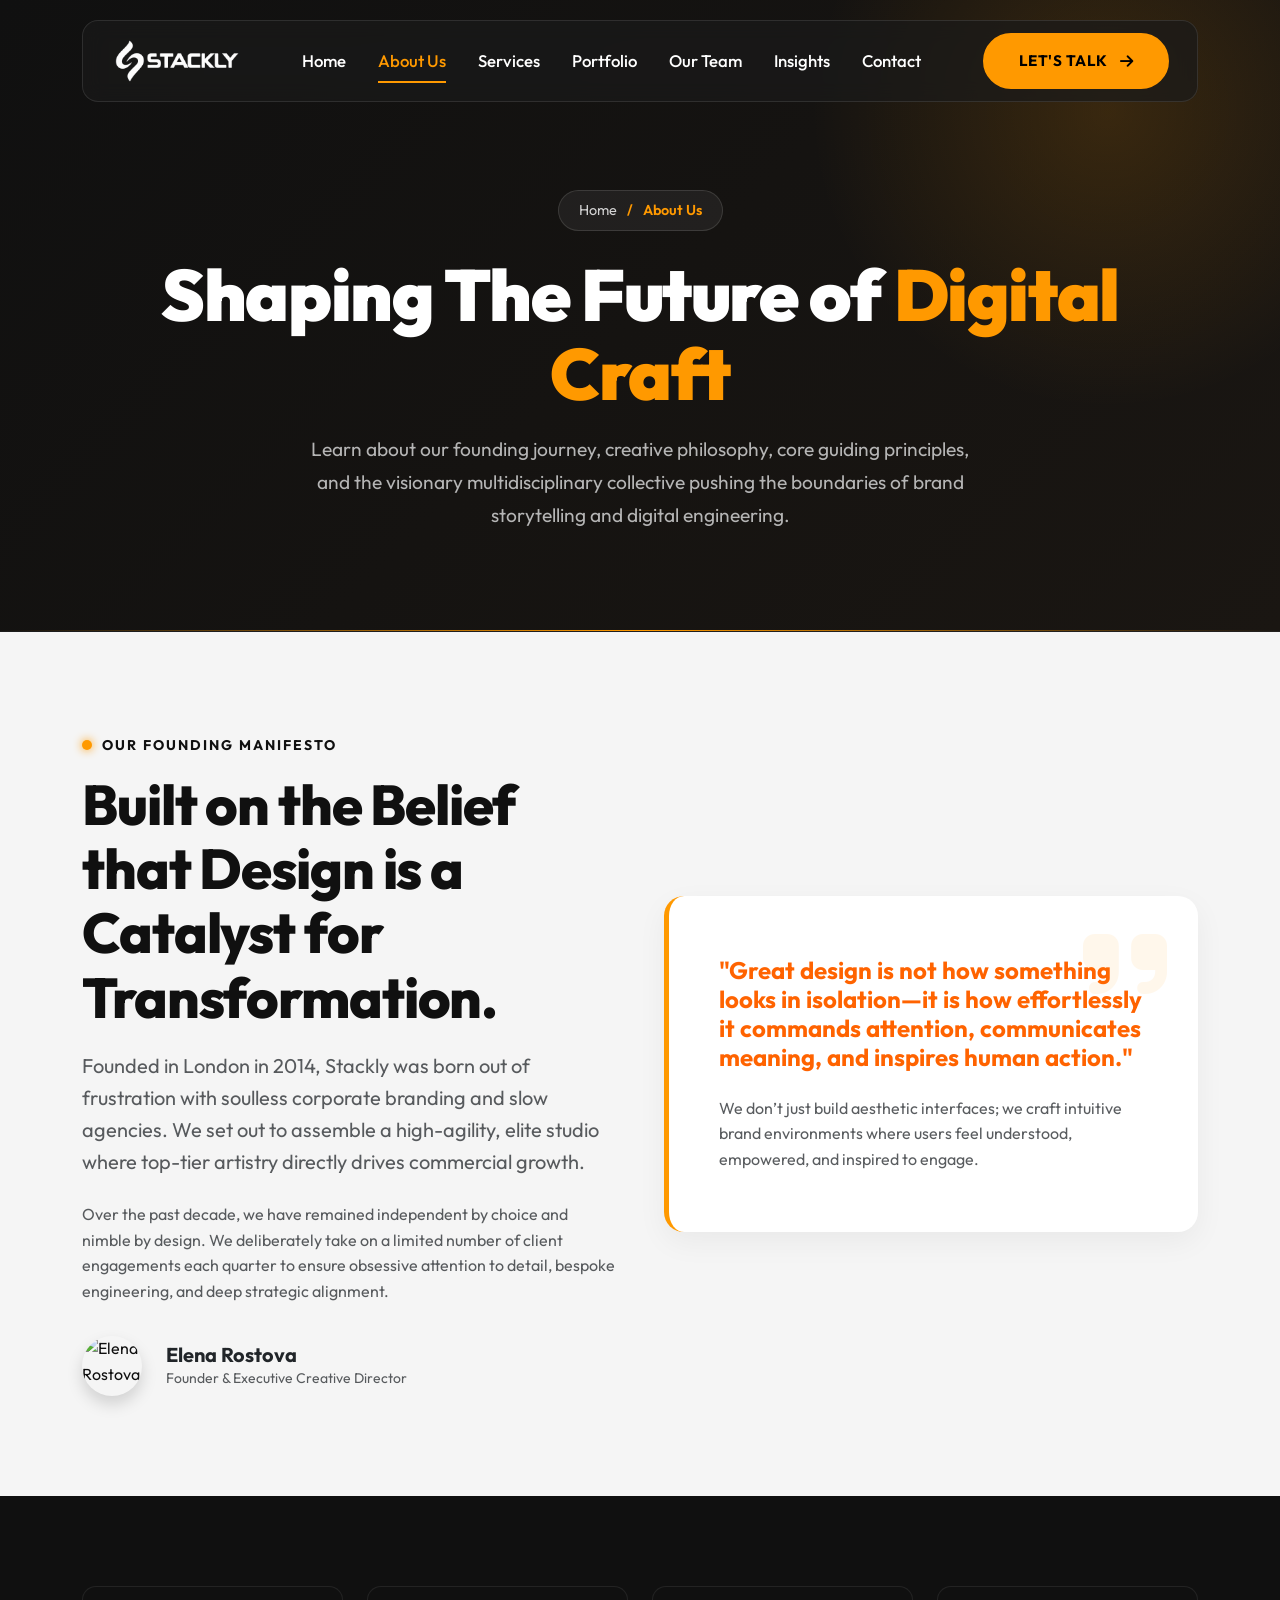
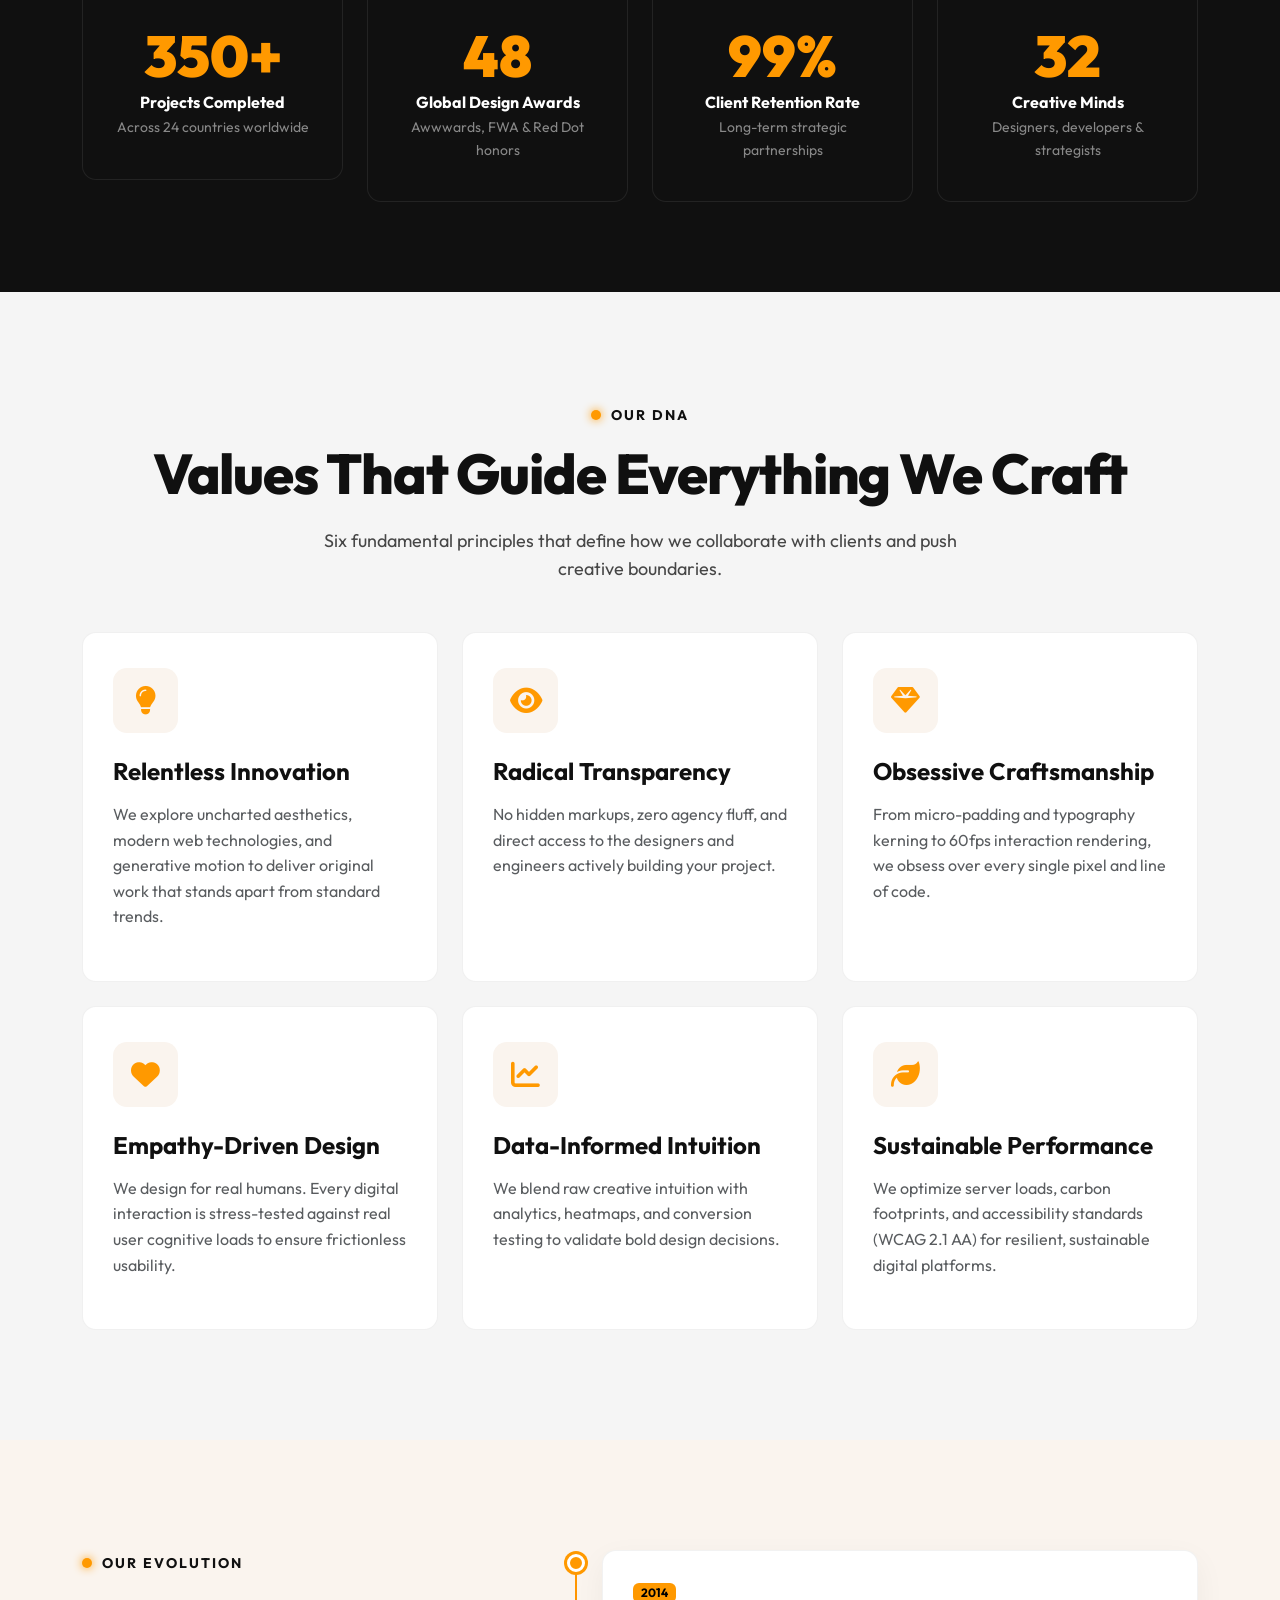
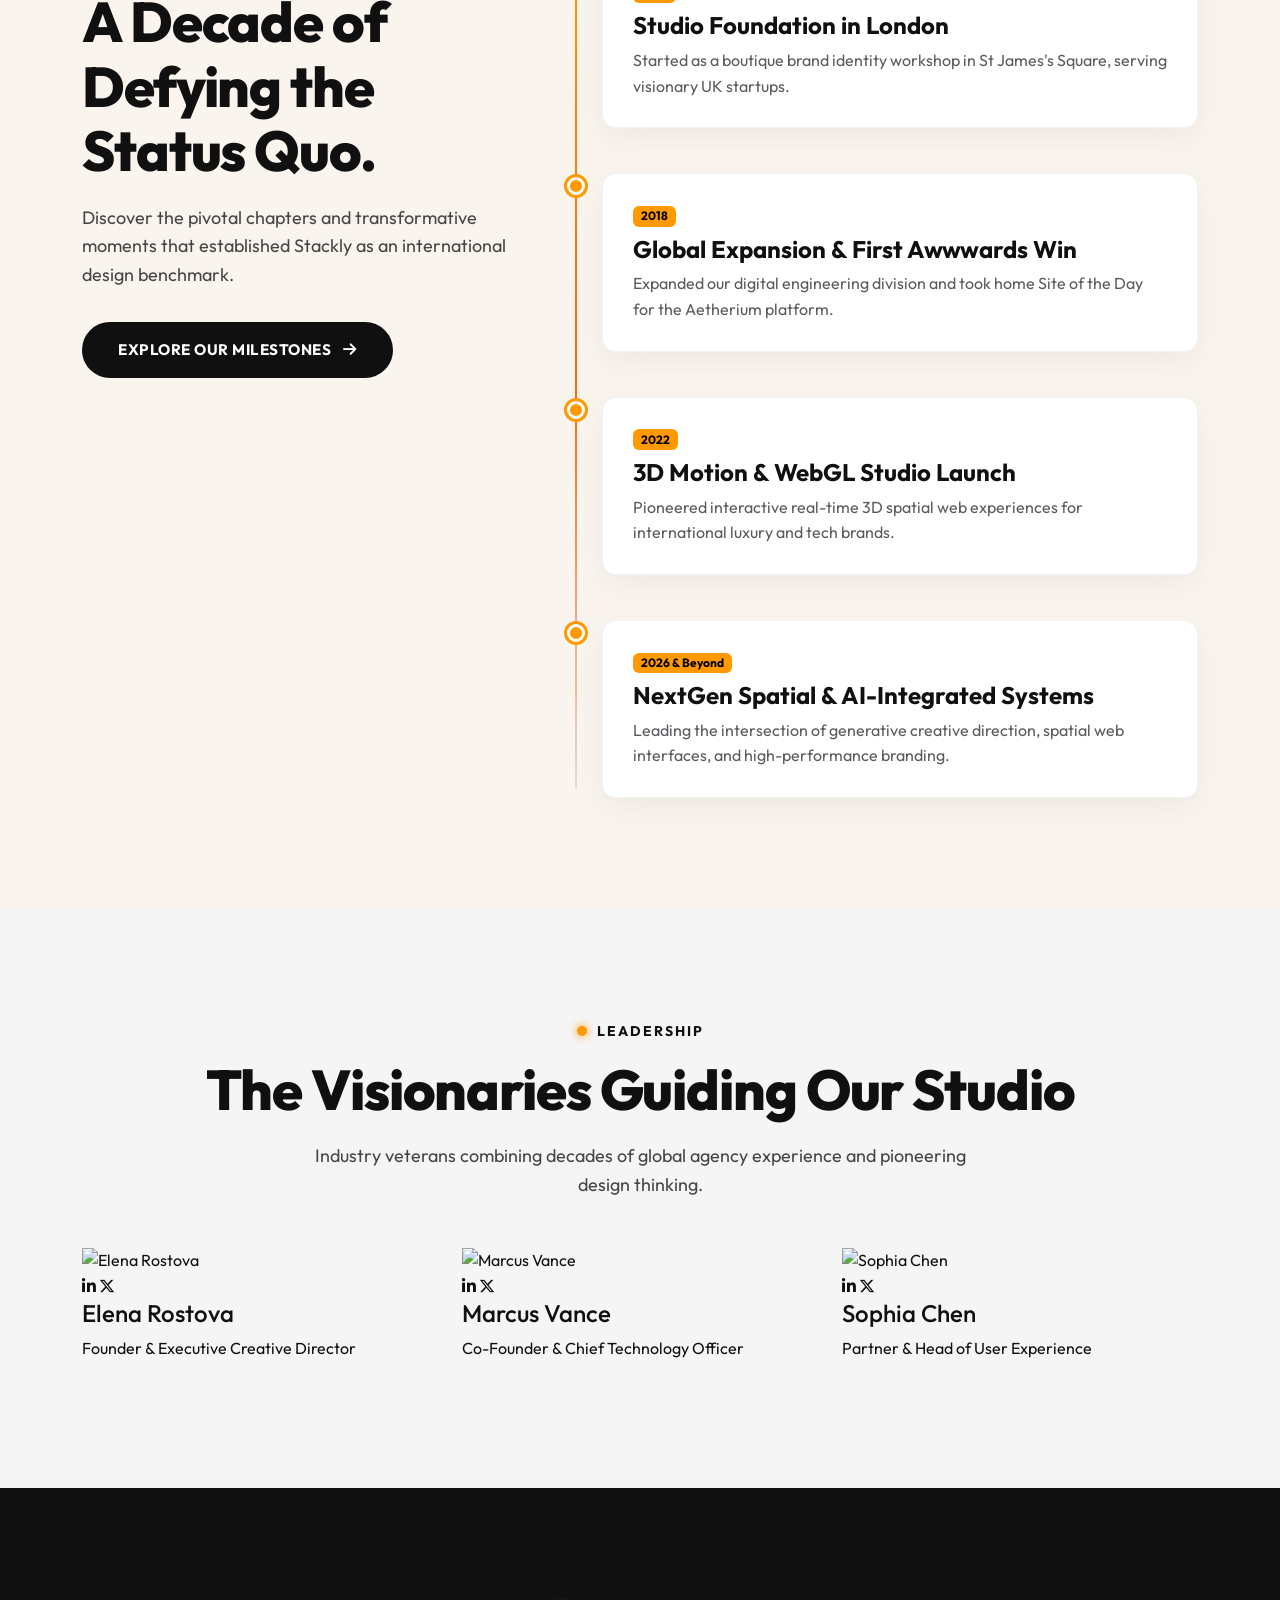
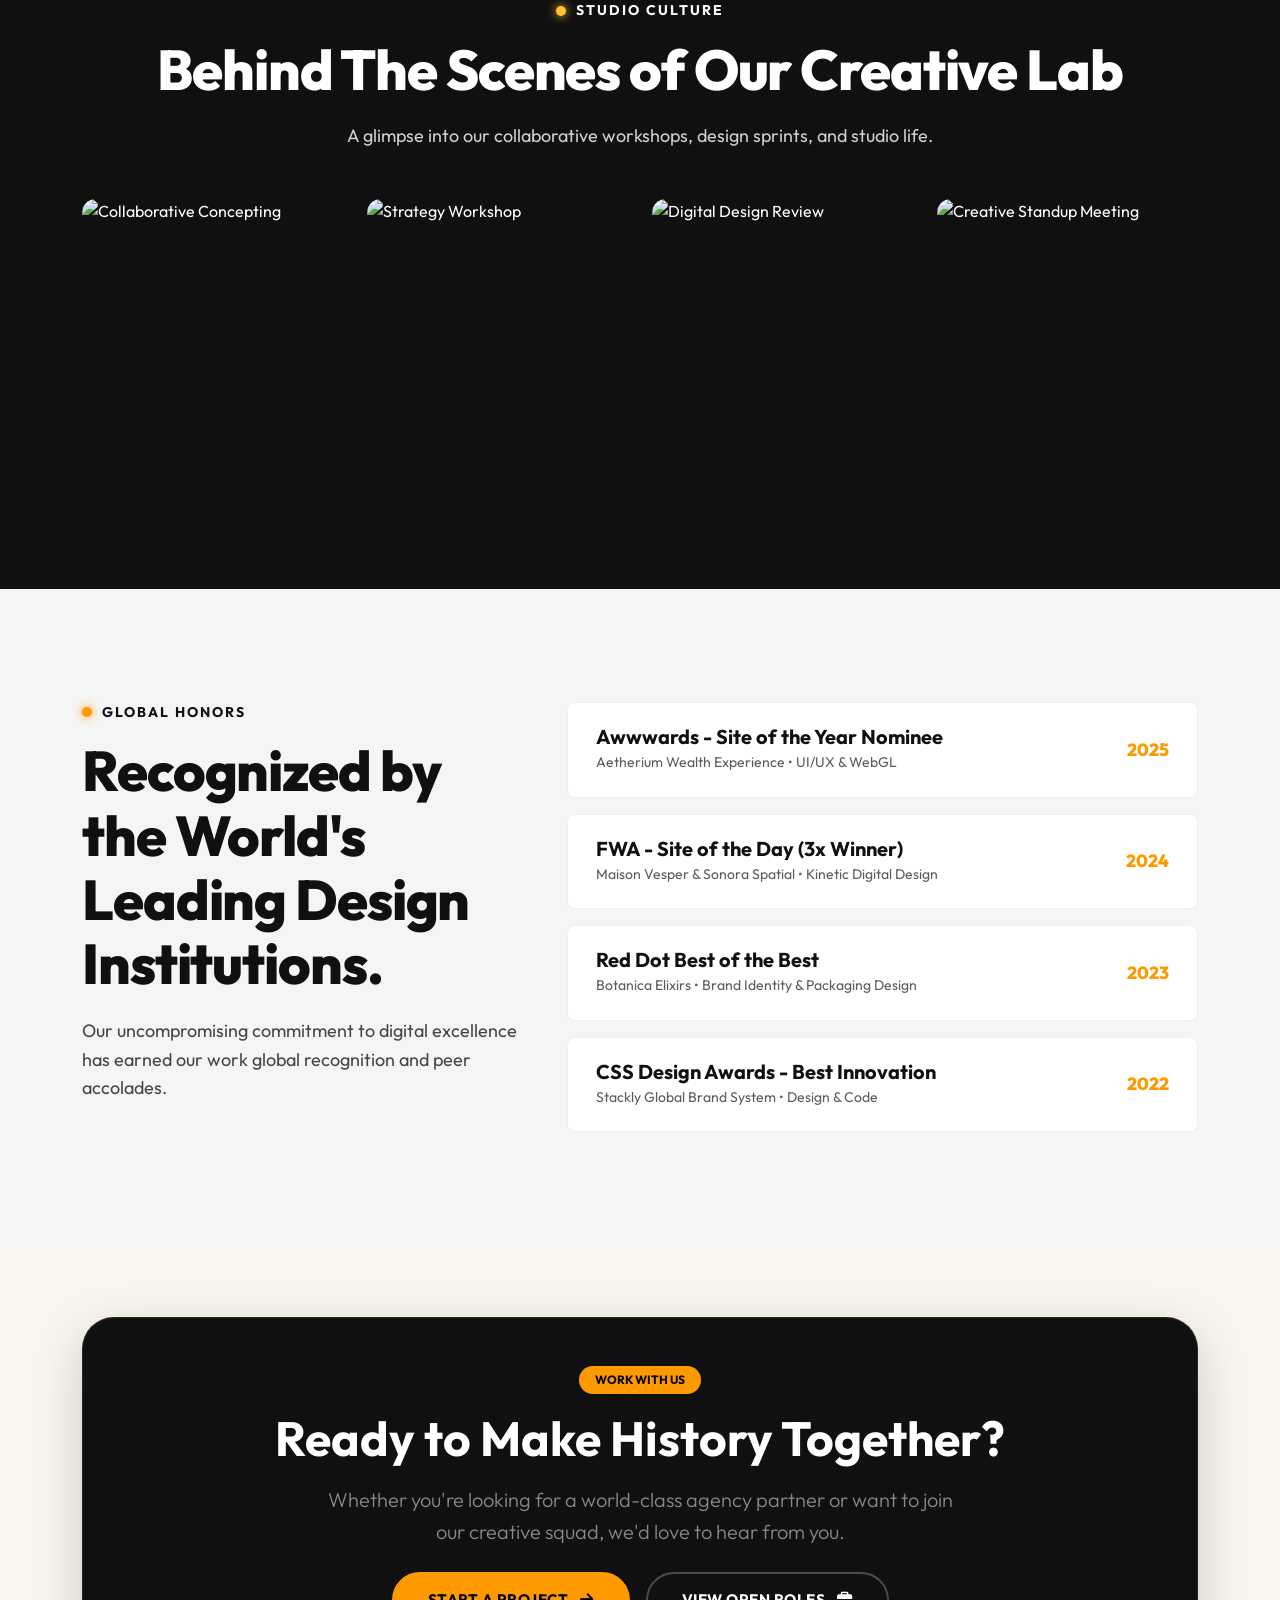
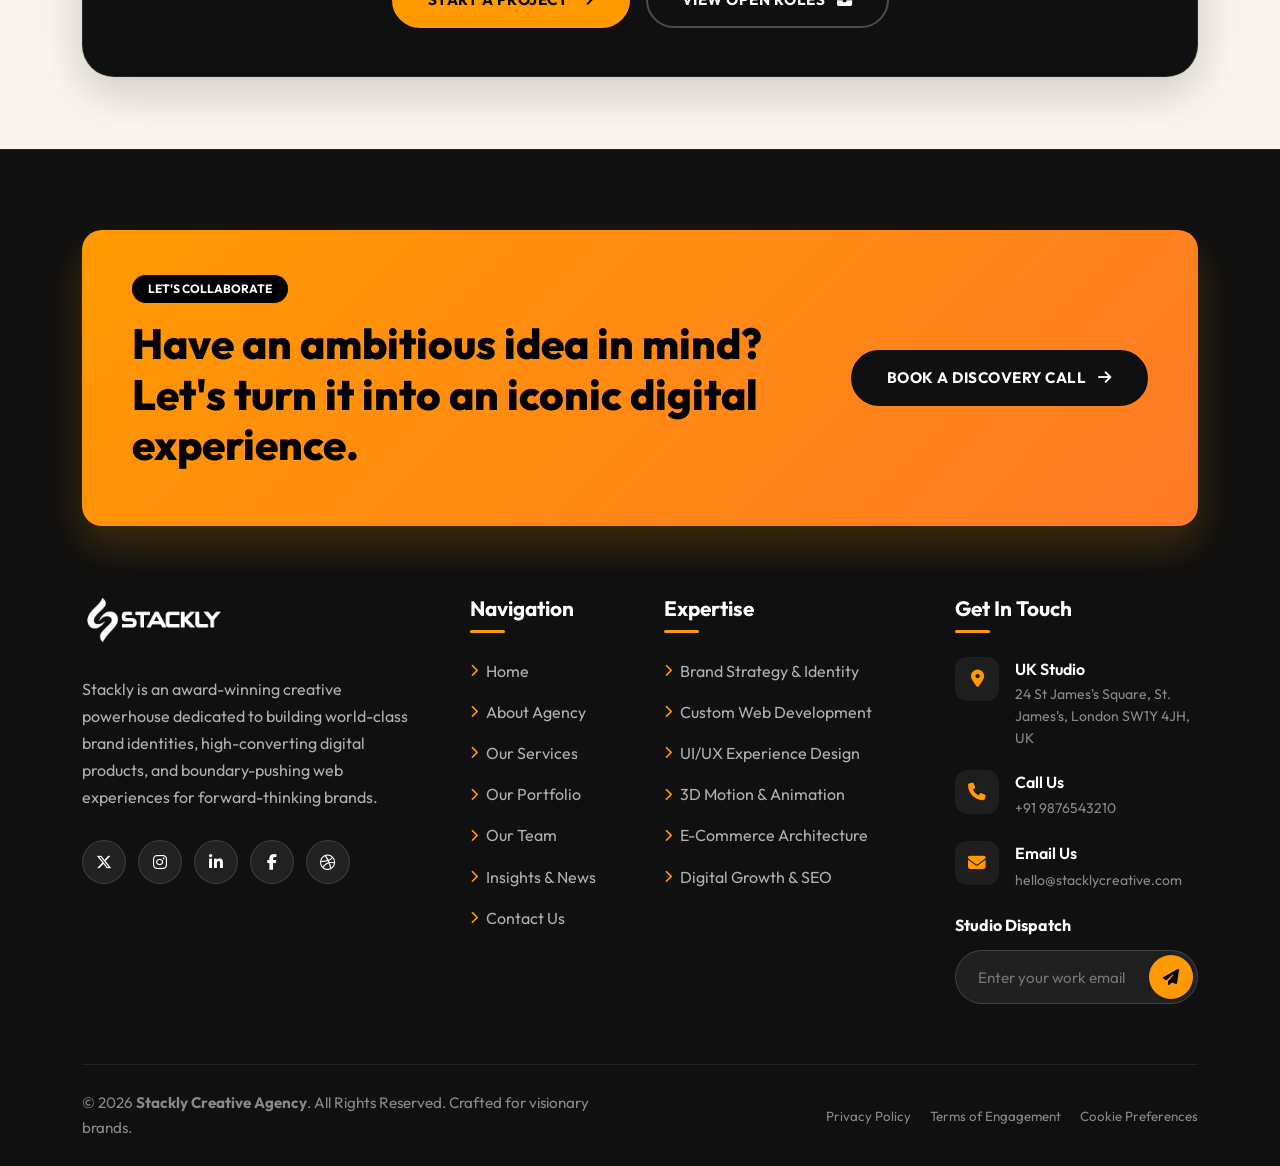
==== pages/about.html @ a10ffe78 "first commit" ====
<!doctype html>
<html lang="en">
  <head>
    <meta charset="UTF-8" />
    <meta name="viewport" content="width=device-width, initial-scale=1.0" />
    <title>About Us - Stackly Creative Agency Portfolio</title>
    <link
      rel="icon"
      type="image/webp"
      href="../assets/images/logoStackly.webp"
    />

    <!-- Google Fonts (Outfit) -->
    <link rel="preconnect" href="https://fonts.googleapis.com" />
    <link rel="preconnect" href="https://fonts.gstatic.com" crossorigin />
    <link
      href="https://fonts.googleapis.com/css2?family=Outfit:wght@300;400;500;600;700;800;900&display=swap"
      rel="stylesheet"
    />

    <!-- Bootstrap 5.3.3 CSS -->
    <link
      href="https://cdn.jsdelivr.net/npm/bootstrap@5.3.3/dist/css/bootstrap.min.css"
      rel="stylesheet"
    />

    <!-- Font Awesome 6.6.0 -->
    <link
      rel="stylesheet"
      href="https://cdnjs.cloudflare.com/ajax/libs/font-awesome/6.6.0/css/all.min.css"
    />

    <!-- Main Stylesheet & Page Specific CSS -->
    <link rel="stylesheet" href="../assets/css/styles.css" />
    <link rel="stylesheet" href="../assets/css/about.css" />
  </head>
  <body>
    <!-- COMMON HEADER COMPONENT CONTAINER -->
    <div id="header-placeholder"></div>

    <!-- SECTION 1: PAGE BANNER & BREADCRUMBS -->
    <section class="page-banner-section text-center">
      <div class="container position-relative z-2">
        <div class="banner-breadcrumb">
          <a href="../index.html">Home</a>
          <span>/</span>
          <span>About Us</span>
        </div>
        <h1 class="banner-title">
          Shaping The Future of
          <span class="text-theme-primary">Digital Craft</span>
        </h1>
        <p class="banner-desc">
          Learn about our founding journey, creative philosophy, core guiding
          principles, and the visionary multidisciplinary collective pushing the
          boundaries of brand storytelling and digital engineering.
        </p>
      </div>
    </section>

    <!-- SECTION 2: OUR STORY & MANIFESTO -->
    <section
      class="py-5"
      style="padding-top: 100px !important; padding-bottom: 100px !important"
    >
      <div class="container">
        <div class="row align-items-center g-5">
          <div class="col-lg-6">
            <span class="section-tag">Our Founding Manifesto</span>
            <h2 class="section-title">
              Built on the Belief that Design is a Catalyst for Transformation.
            </h2>
            <p class="text-muted fs-5 mb-4">
              Founded in London in 2014, Stackly was born out of frustration
              with soulless corporate branding and slow agencies. We set out to
              assemble a high-agility, elite studio where top-tier artistry
              directly drives commercial growth.
            </p>
            <p class="text-muted mb-4">
              Over the past decade, we have remained independent by choice and
              nimble by design. We deliberately take on a limited number of
              client engagements each quarter to ensure obsessive attention to
              detail, bespoke engineering, and deep strategic alignment.
            </p>
            <div class="d-flex align-items-center gap-4 pt-2">
              <img
                src="https://images.unsplash.com/photo-1534528741775-53994a69daeb?q=80&w=120&auto=format&fit=crop"
                alt="Elena Rostova"
                class="rounded-circle shadow"
                style="width: 60px; height: 60px; object-fit: cover"
              />
              <div>
                <h5 class="fw-bold mb-0 text-dark">Elena Rostova</h5>
                <p class="small text-muted mb-0">
                  Founder & Executive Creative Director
                </p>
              </div>
            </div>
          </div>

          <div class="col-lg-6">
            <div class="manifesto-box">
              <i class="fa-solid fa-quote-right manifesto-quote-icon"></i>
              <h4 class="fw-bold mb-4 text-theme-secondary">
                "Great design is not how something looks in isolation—it is how
                effortlessly it commands attention, communicates meaning, and
                inspires human action."
              </h4>
              <p class="text-muted mb-0">
                We don’t just build aesthetic interfaces; we craft intuitive
                brand environments where users feel understood, empowered, and
                inspired to engage.
              </p>
            </div>
          </div>
        </div>
      </div>
    </section>

    <!-- SECTION 3: KEY STATS & PROVEN IMPACT -->
    <section
      class="bg-theme-charcoal py-5 stats-section-observer"
      style="padding-top: 90px !important; padding-bottom: 90px !important"
    >
      <div class="container">
        <div class="row g-4">
          <div class="col-6 col-lg-3">
            <div class="stat-counter-box">
              <div class="stat-number-large">
                <span class="stat-counter" data-target="350">350</span>+
              </div>
              <h6 class="text-white fw-bold mb-1">Projects Completed</h6>
              <p class="small text-white-50 mb-0">
                Across 24 countries worldwide
              </p>
            </div>
          </div>
          <div class="col-6 col-lg-3">
            <div class="stat-counter-box">
              <div class="stat-number-large">
                <span class="stat-counter" data-target="48">48</span>
              </div>
              <h6 class="text-white fw-bold mb-1">Global Design Awards</h6>
              <p class="small text-white-50 mb-0">
                Awwwards, FWA & Red Dot honors
              </p>
            </div>
          </div>
          <div class="col-6 col-lg-3">
            <div class="stat-counter-box">
              <div class="stat-number-large">
                <span class="stat-counter" data-target="99">99</span>%
              </div>
              <h6 class="text-white fw-bold mb-1">Client Retention Rate</h6>
              <p class="small text-white-50 mb-0">
                Long-term strategic partnerships
              </p>
            </div>
          </div>
          <div class="col-6 col-lg-3">
            <div class="stat-counter-box">
              <div class="stat-number-large">
                <span class="stat-counter" data-target="32">32</span>
              </div>
              <h6 class="text-white fw-bold mb-1">Creative Minds</h6>
              <p class="small text-white-50 mb-0">
                Designers, developers & strategists
              </p>
            </div>
          </div>
        </div>
      </div>
    </section>

    <!-- SECTION 4: CORE VALUES & GUIDING PRINCIPLES -->
    <section
      class="py-5"
      style="padding-top: 110px !important; padding-bottom: 110px !important"
    >
      <div class="container">
        <div class="text-center mb-5">
          <span class="section-tag">Our DNA</span>
          <h2 class="section-title">Values That Guide Everything We Craft</h2>
          <p class="section-subtitle mx-auto">
            Six fundamental principles that define how we collaborate with
            clients and push creative boundaries.
          </p>
        </div>

        <div class="row g-4">
          <div class="col-lg-4 col-md-6">
            <div class="creative-card">
              <div class="card-icon-box">
                <i class="fa-solid fa-lightbulb"></i>
              </div>
              <h4 class="fw-bold mb-3">Relentless Innovation</h4>
              <p class="text-muted">
                We explore uncharted aesthetics, modern web technologies, and
                generative motion to deliver original work that stands apart
                from standard trends.
              </p>
            </div>
          </div>

          <div class="col-lg-4 col-md-6">
            <div class="creative-card">
              <div class="card-icon-box">
                <i class="fa-solid fa-eye"></i>
              </div>
              <h4 class="fw-bold mb-3">Radical Transparency</h4>
              <p class="text-muted">
                No hidden markups, zero agency fluff, and direct access to the
                designers and engineers actively building your project.
              </p>
            </div>
          </div>

          <div class="col-lg-4 col-md-6">
            <div class="creative-card">
              <div class="card-icon-box">
                <i class="fa-solid fa-gem"></i>
              </div>
              <h4 class="fw-bold mb-3">Obsessive Craftsmanship</h4>
              <p class="text-muted">
                From micro-padding and typography kerning to 60fps interaction
                rendering, we obsess over every single pixel and line of code.
              </p>
            </div>
          </div>

          <div class="col-lg-4 col-md-6">
            <div class="creative-card">
              <div class="card-icon-box">
                <i class="fa-solid fa-heart"></i>
              </div>
              <h4 class="fw-bold mb-3">Empathy-Driven Design</h4>
              <p class="text-muted">
                We design for real humans. Every digital interaction is
                stress-tested against real user cognitive loads to ensure
                frictionless usability.
              </p>
            </div>
          </div>

          <div class="col-lg-4 col-md-6">
            <div class="creative-card">
              <div class="card-icon-box">
                <i class="fa-solid fa-chart-line"></i>
              </div>
              <h4 class="fw-bold mb-3">Data-Informed Intuition</h4>
              <p class="text-muted">
                We blend raw creative intuition with analytics, heatmaps, and
                conversion testing to validate bold design decisions.
              </p>
            </div>
          </div>

          <div class="col-lg-4 col-md-6">
            <div class="creative-card">
              <div class="card-icon-box">
                <i class="fa-solid fa-leaf"></i>
              </div>
              <h4 class="fw-bold mb-3">Sustainable Performance</h4>
              <p class="text-muted">
                We optimize server loads, carbon footprints, and accessibility
                standards (WCAG 2.1 AA) for resilient, sustainable digital
                platforms.
              </p>
            </div>
          </div>
        </div>
      </div>
    </section>

    <!-- SECTION 5: INTERACTIVE JOURNEY TIMELINE -->
    <section
      class="bg-theme-secondary py-5"
      style="padding-top: 110px !important; padding-bottom: 110px !important"
    >
      <div class="container">
        <div class="row g-5 align-items-start">
          <div class="col-lg-5">
            <span class="section-tag">Our Evolution</span>
            <h2 class="section-title">A Decade of Defying the Status Quo.</h2>
            <p class="section-subtitle">
              Discover the pivotal chapters and transformative moments that
              established Stackly as an international design benchmark.
            </p>
            <a href="#" class="btn-creative btn-creative-dark">
              <span>Explore Our Milestones</span>
              <i class="fa-solid fa-arrow-right"></i>
            </a>
          </div>

          <div class="col-lg-7">
            <div class="timeline-track">
              <!-- Step 1 -->
              <div class="timeline-step">
                <div class="timeline-dot"></div>
                <div class="timeline-card">
                  <span class="badge bg-theme-primary text-black fw-bold mb-2"
                    >2014</span
                  >
                  <h4 class="fw-bold mb-2">Studio Foundation in London</h4>
                  <p class="text-muted mb-0">
                    Started as a boutique brand identity workshop in St James's
                    Square, serving visionary UK startups.
                  </p>
                </div>
              </div>

              <!-- Step 2 -->
              <div class="timeline-step">
                <div class="timeline-dot"></div>
                <div class="timeline-card">
                  <span class="badge bg-theme-primary text-black fw-bold mb-2"
                    >2018</span
                  >
                  <h4 class="fw-bold mb-2">
                    Global Expansion & First Awwwards Win
                  </h4>
                  <p class="text-muted mb-0">
                    Expanded our digital engineering division and took home Site
                    of the Day for the Aetherium platform.
                  </p>
                </div>
              </div>

              <!-- Step 3 -->
              <div class="timeline-step">
                <div class="timeline-dot"></div>
                <div class="timeline-card">
                  <span class="badge bg-theme-primary text-black fw-bold mb-2"
                    >2022</span
                  >
                  <h4 class="fw-bold mb-2">3D Motion & WebGL Studio Launch</h4>
                  <p class="text-muted mb-0">
                    Pioneered interactive real-time 3D spatial web experiences
                    for international luxury and tech brands.
                  </p>
                </div>
              </div>

              <!-- Step 4 -->
              <div class="timeline-step">
                <div class="timeline-dot"></div>
                <div class="timeline-card">
                  <span class="badge bg-theme-primary text-black fw-bold mb-2"
                    >2026 & Beyond</span
                  >
                  <h4 class="fw-bold mb-2">
                    NextGen Spatial & AI-Integrated Systems
                  </h4>
                  <p class="text-muted mb-0">
                    Leading the intersection of generative creative direction,
                    spatial web interfaces, and high-performance branding.
                  </p>
                </div>
              </div>
            </div>
          </div>
        </div>
      </div>
    </section>

    <!-- SECTION 6: EXECUTIVE LEADERSHIP -->
    <section
      class="py-5"
      style="padding-top: 110px !important; padding-bottom: 110px !important"
    >
      <div class="container">
        <div class="text-center mb-5">
          <span class="section-tag">Leadership</span>
          <h2 class="section-title">The Visionaries Guiding Our Studio</h2>
          <p class="section-subtitle mx-auto">
            Industry veterans combining decades of global agency experience and
            pioneering design thinking.
          </p>
        </div>

        <div class="row g-4 justify-content-center">
          <div class="col-lg-4 col-md-6">
            <div class="team-member-card">
              <div class="team-img-wrapper">
                <img
                  src="https://images.unsplash.com/photo-1534528741775-53994a69daeb?q=80&w=800&auto=format&fit=crop"
                  alt="Elena Rostova"
                />
                <div class="team-social-overlay">
                  <a href="#"><i class="fa-brands fa-linkedin-in"></i></a>
                  <a href="#"><i class="fa-brands fa-x-twitter"></i></a>
                </div>
              </div>
              <div class="team-info-box">
                <h4 class="team-name">Elena Rostova</h4>
                <p class="team-role">Founder & Executive Creative Director</p>
              </div>
            </div>
          </div>

          <div class="col-lg-4 col-md-6">
            <div class="team-member-card">
              <div class="team-img-wrapper">
                <img
                  src="https://images.unsplash.com/photo-1507003211169-0a1dd7228f2d?q=80&w=800&auto=format&fit=crop"
                  alt="Marcus Vance"
                />
                <div class="team-social-overlay">
                  <a href="#"><i class="fa-brands fa-linkedin-in"></i></a>
                  <a href="#"><i class="fa-brands fa-x-twitter"></i></a>
                </div>
              </div>
              <div class="team-info-box">
                <h4 class="team-name">Marcus Vance</h4>
                <p class="team-role">Co-Founder & Chief Technology Officer</p>
              </div>
            </div>
          </div>

          <div class="col-lg-4 col-md-6">
            <div class="team-member-card">
              <div class="team-img-wrapper">
                <img
                  src="https://images.unsplash.com/photo-1573496359142-b8d87734a5a2?q=80&w=800&auto=format&fit=crop"
                  alt="Sophia Chen"
                />
                <div class="team-social-overlay">
                  <a href="#"><i class="fa-brands fa-linkedin-in"></i></a>
                  <a href="#"><i class="fa-brands fa-x-twitter"></i></a>
                </div>
              </div>
              <div class="team-info-box">
                <h4 class="team-name">Sophia Chen</h4>
                <p class="team-role">Partner & Head of User Experience</p>
              </div>
            </div>
          </div>
        </div>
      </div>
    </section>

    <!-- SECTION 7: STUDIO LIFE & CULTURE GALLERY -->
    <section
      class="bg-theme-charcoal py-5"
      style="padding-top: 110px !important; padding-bottom: 110px !important"
    >
      <div class="container">
        <div class="text-center mb-5">
          <span class="section-tag light">Studio Culture</span>
          <h2 class="section-title light">
            Behind The Scenes of Our Creative Lab
          </h2>
          <p class="section-subtitle light mx-auto">
            A glimpse into our collaborative workshops, design sprints, and
            studio life.
          </p>
        </div>

        <div class="row g-4">
          <div class="col-md-6 col-lg-3">
            <div class="studio-gallery-img">
              <img
                src="https://images.unsplash.com/photo-1515378791036-0648a3ef77b2?q=80&w=700&auto=format&fit=crop"
                alt="Collaborative Concepting"
              />
            </div>
          </div>
          <div class="col-md-6 col-lg-3">
            <div class="studio-gallery-img">
              <img
                src="https://images.unsplash.com/photo-1521737604893-d14cc237f11d?q=80&w=700&auto=format&fit=crop"
                alt="Strategy Workshop"
              />
            </div>
          </div>
          <div class="col-md-6 col-lg-3">
            <div class="studio-gallery-img">
              <img
                src="https://images.unsplash.com/photo-1573497019940-1c28c88b4f3e?q=80&w=700&auto=format&fit=crop"
                alt="Digital Design Review"
              />
            </div>
          </div>
          <div class="col-md-6 col-lg-3">
            <div class="studio-gallery-img">
              <img
                src="https://images.unsplash.com/photo-1522202176988-66273c2fd55f?q=80&w=700&auto=format&fit=crop"
                alt="Creative Standup Meeting"
              />
            </div>
          </div>
        </div>
      </div>
    </section>

    <!-- SECTION 8: GLOBAL AWARDS & ACCOLADES -->
    <section
      class="py-5"
      style="padding-top: 110px !important; padding-bottom: 110px !important"
    >
      <div class="container">
        <div class="row align-items-center g-5">
          <div class="col-lg-5">
            <span class="section-tag">Global Honors</span>
            <h2 class="section-title">
              Recognized by the World's Leading Design Institutions.
            </h2>
            <p class="section-subtitle">
              Our uncompromising commitment to digital excellence has earned our
              work global recognition and peer accolades.
            </p>
          </div>

          <div class="col-lg-7">
            <div class="d-flex flex-column gap-3">
              <div class="award-strip-item">
                <div>
                  <h5 class="fw-bold mb-0">
                    Awwwards - Site of the Year Nominee
                  </h5>
                  <span class="small text-muted"
                    >Aetherium Wealth Experience • UI/UX & WebGL</span
                  >
                </div>
                <span class="award-year">2025</span>
              </div>

              <div class="award-strip-item">
                <div>
                  <h5 class="fw-bold mb-0">
                    FWA - Site of the Day (3x Winner)
                  </h5>
                  <span class="small text-muted"
                    >Maison Vesper & Sonora Spatial • Kinetic Digital
                    Design</span
                  >
                </div>
                <span class="award-year">2024</span>
              </div>

              <div class="award-strip-item">
                <div>
                  <h5 class="fw-bold mb-0">Red Dot Best of the Best</h5>
                  <span class="small text-muted"
                    >Botanica Elixirs • Brand Identity & Packaging Design</span
                  >
                </div>
                <span class="award-year">2023</span>
              </div>

              <div class="award-strip-item">
                <div>
                  <h5 class="fw-bold mb-0">
                    CSS Design Awards - Best Innovation
                  </h5>
                  <span class="small text-muted"
                    >Stackly Global Brand System • Design & Code</span
                  >
                </div>
                <span class="award-year">2022</span>
              </div>
            </div>
          </div>
        </div>
      </div>
    </section>

    <!-- SECTION 9: JOIN OUR JOURNEY / CTA -->
    <section class="bg-theme-secondary py-5">
      <div class="container py-4">
        <div
          class="bg-theme-charcoal text-white rounded-5 p-5 position-relative overflow-hidden text-center border border-white border-opacity-10 shadow-lg"
        >
          <span
            class="badge bg-theme-primary text-black fw-bold text-uppercase px-3 py-2 rounded-pill mb-3"
            >Work With Us</span
          >
          <h2 class="display-5 fw-bolder mb-3">
            Ready to Make History Together?
          </h2>
          <p class="text-white-50 lead mx-auto mb-4" style="max-width: 650px">
            Whether you're looking for a world-class agency partner or want to
            join our creative squad, we'd love to hear from you.
          </p>
          <div class="d-flex flex-wrap justify-content-center gap-3">
            <a href="#" class="btn-creative btn-creative-primary">
              <span>Start A Project</span>
              <i class="fa-solid fa-arrow-right"></i>
            </a>
            <a href="#" class="btn-creative btn-creative-outline">
              <span>View Open Roles</span>
              <i class="fa-solid fa-briefcase"></i>
            </a>
          </div>
        </div>
      </div>
    </section>

    <!-- COMMON FOOTER COMPONENT CONTAINER -->
    <div id="footer-placeholder"></div>

    <!-- Bootstrap 5.3.3 JS Bundle -->
    <script src="https://cdn.jsdelivr.net/npm/bootstrap@5.3.3/dist/js/bootstrap.bundle.min.js"></script>
    <!-- Main Interactive Script with Component Loader -->
    <script src="../assets/js/script.js"></script>
  </body>
</html>
---- assets/css/styles.css ----
@import url("https://fonts.googleapis.com/css2?family=Outfit:wght@300;400;500;600;700;800;900&display=swap");

:root {
  --color-vivid-yellow: #ffc330;
  --color-primary: #ff9900;
  --color-secondary: #ff6300;
  --bg-primary: #f5f5f5;
  --bg-secondary: #faf4ee;
  --color-light-gray: #f1f1f1;
  --color-dark-gray: #464646;
  --color-dark-light: #999999;
  --color-dark-charcoal: #101010;
  --color-medium-gray: #727272;
  --color-orange: #ff7b27;
  --font-main: "Outfit", sans-serif;
  --transition-fast: all 0.25s ease-in-out;
  --transition-smooth: all 0.4s cubic-bezier(0.16, 1, 0.3, 1);
  --border-radius-sm: 8px;
  --border-radius-md: 14px;
  --border-radius-lg: 20px;
  --border-radius-pill: 50px;
  --shadow-soft: 0 10px 30px rgba(0, 0, 0, 0.05);
  --shadow-hover: 0 20px 40px rgba(255, 153, 0, 0.15);
  --shadow-dark: 0 15px 35px rgba(0, 0, 0, 0.3);
}

/* Base Reset & Typography */
* {
  margin: 0;
  padding: 0;
  box-sizing: border-box;
}

html {
  scroll-behavior: smooth;
  font-size: 16px;
  overflow-x: hidden;
}

body {
  font-family: var(--font-main);
  color: var(--color-dark-charcoal);
  background-color: var(--bg-primary);
  overflow-x: hidden;
  line-height: 1.6;
  -webkit-font-smoothing: antialiased;
}

a {
  text-decoration: none;
  color: inherit;
  transition: var(--transition-fast);
}

a:hover {
  color: var(--color-primary);
}

ul,
ol {
  list-style: none;
  margin: 0;
  padding: 0;
}

img {
  max-width: 100%;
  height: auto;
  display: block;
}

/* Custom Scrollbar */
::-webkit-scrollbar {
  width: 8px;
}
::-webkit-scrollbar-track {
  background: #121212;
}
::-webkit-scrollbar-thumb {
  background: var(--color-primary);
  border-radius: 4px;
}
::-webkit-scrollbar-thumb:hover {
  background: var(--color-secondary);
}

/* Global Section Utility Styles */
.bg-theme-charcoal {
  background-color: var(--color-dark-charcoal) !important;
  color: #ffffff;
}

.bg-theme-secondary {
  background-color: var(--bg-secondary) !important;
}

.bg-theme-light {
  background-color: var(--bg-primary) !important;
}

.bg-theme-primary {
  background-color: var(--color-primary) !important;
  color: #000000;
}

.text-theme-primary {
  color: var(--color-primary) !important;
}

.text-theme-secondary {
  color: var(--color-secondary) !important;
}

.text-theme-yellow {
  color: var(--color-vivid-yellow) !important;
}

.text-theme-muted {
  color: var(--color-medium-gray) !important;
}

/* Section Headings & Tags */
.section-tag {
  display: inline-flex;
  align-items: center;
  gap: 10px;
  font-size: 0.875rem;
  text-transform: uppercase;
  font-weight: 700;
  letter-spacing: 2px;
  margin-bottom: 1rem;
  color: var(--color-dark-charcoal);
}

.section-tag::before {
  content: "";
  width: 10px;
  height: 10px;
  background-color: var(--color-primary);
  border-radius: 50%;
  display: inline-block;
  box-shadow: 0 0 10px var(--color-primary);
}

.section-tag.light {
  color: #ffffff;
}

.section-tag.light::before {
  background-color: var(--color-vivid-yellow);
  box-shadow: 0 0 10px var(--color-vivid-yellow);
}

.section-title {
  font-size: clamp(2rem, 1.5rem + 2.5vw, 3.5rem);
  font-weight: 800;
  line-height: 1.15;
  letter-spacing: -0.02em;
  margin-bottom: 1.25rem;
  color: var(--color-dark-charcoal);
}

.section-title.light {
  color: #ffffff;
}

.section-subtitle {
  font-size: 1.125rem;
  color: var(--color-dark-gray);
  font-weight: 400;
  max-width: 680px;
  margin-bottom: 2rem;
}

.section-subtitle.light {
  color: #cfcfcf;
}

/* Custom Creative Buttons */
.btn-creative {
  display: inline-flex;
  align-items: center;
  justify-content: center;
  gap: 12px;
  padding: 14px 34px;
  border-radius: var(--border-radius-pill);
  font-weight: 700;
  font-size: 0.95rem;
  text-transform: uppercase;
  letter-spacing: 0.5px;
  position: relative;
  overflow: hidden;
  z-index: 1;
  transition: var(--transition-smooth);
  border: 2px solid transparent;
  cursor: pointer;
}

.btn-creative-primary {
  background-color: var(--color-primary);
  color: #000000;
  border-color: var(--color-primary);
}

.btn-creative-primary:hover {
  background-color: #000000;
  color: #ffffff;
  border-color: var(--color-primary);
  box-shadow: 0 10px 25px rgba(255, 153, 0, 0.35);
  transform: translateY(-3px);
}

.btn-creative-dark {
  background-color: var(--color-dark-charcoal);
  color: #ffffff;
  border-color: var(--color-dark-charcoal);
}

.btn-creative-dark:hover {
  background-color: var(--color-primary);
  color: #000000;
  border-color: var(--color-primary);
  box-shadow: 0 10px 25px rgba(255, 153, 0, 0.35);
  transform: translateY(-3px);
}

.btn-creative-outline {
  background-color: transparent;
  color: #ffffff;
  border-color: rgba(255, 255, 255, 0.25);
}

.btn-creative-outline:hover {
  background-color: var(--color-primary);
  color: #000000;
  border-color: var(--color-primary);
  transform: translateY(-3px);
}

.btn-creative-outline-dark {
  background-color: transparent;
  color: var(--color-dark-charcoal);
  border-color: rgba(0, 0, 0, 0.25);
}

.btn-creative-outline-dark:hover {
  background-color: var(--color-dark-charcoal);
  color: #ffffff;
  border-color: var(--color-dark-charcoal);
  transform: translateY(-3px);
}

.btn-circle {
  width: 48px;
  height: 48px;
  border-radius: 50%;
  display: inline-flex;
  align-items: center;
  justify-content: center;
  background: #000000;
  color: #ffffff;
  font-size: 1.1rem;
  transition: var(--transition-smooth);
}

.btn-circle:hover {
  background: var(--color-primary);
  color: #000000;
  transform: rotate(45deg);
}

/* ===================================================================
   HEADER & NAVIGATION
=================================================================== */
.main-header {
  position: fixed;
  top: 0;
  left: 0;
  width: 100%;
  z-index: 1040;
  padding: 20px 0;
  transition: all 0.35s ease-in-out;
  background: transparent;
}

.main-header.scrolled {
  padding: 12px 0;
  background: rgba(16, 16, 16, 0.95);
  backdrop-filter: blur(15px);
  -webkit-backdrop-filter: blur(15px);
  box-shadow: 0 10px 30px rgba(0, 0, 0, 0.4);
  border-bottom: 1px solid rgba(255, 255, 255, 0.08);
}

.header-container {
  display: flex;
  align-items: center;
  justify-content: space-between;
  background: rgba(26, 26, 26, 0.7);
  backdrop-filter: blur(10px);
  padding: 12px 28px;
  border-radius: 16px;
  border: 1px solid rgba(255, 255, 255, 0.1);
  transition: var(--transition-smooth);
}

.main-header.scrolled .header-container {
  background: transparent;
  border-color: transparent;
  padding: 4px 0;
}

.header-logo {
  display: flex;
  align-items: center;
  gap: 12px;
}

.header-logo img {
  height: 44px;
  width: auto;
  object-fit: contain;
  transition: var(--transition-fast);
}

.nav-menu {
  display: flex;
  align-items: center;
  gap: 32px;
}

.nav-item {
  position: relative;
}

.nav-link {
  color: #ffffff;
  font-size: 1.05rem;
  font-weight: 500;
  padding: 8px 0;
  position: relative;
  display: inline-flex;
  align-items: center;
  gap: 6px;
  transition: var(--transition-fast);
}

.nav-link::after {
  content: "";
  position: absolute;
  bottom: 0;
  left: 0;
  width: 0;
  height: 2px;
  background-color: var(--color-primary);
  transition: var(--transition-fast);
}

.nav-link:hover,
.nav-link.active {
  color: var(--color-primary) !important;
}

.nav-link:hover::after,
.nav-link.active::after {
  width: 100%;
}

.dropdown-menu-custom {
  position: absolute;
  top: calc(100% + 15px);
  left: 0;
  background: #1a1a1a;
  border: 1px solid rgba(255, 255, 255, 0.1);
  border-radius: 12px;
  min-width: 220px;
  padding: 10px 0;
  opacity: 0;
  visibility: hidden;
  transform: translateY(10px);
  transition: var(--transition-fast);
  box-shadow: 0 15px 35px rgba(0, 0, 0, 0.5);
}

.nav-item:hover .dropdown-menu-custom {
  opacity: 1;
  visibility: visible;
  transform: translateY(0);
}

.dropdown-item-custom {
  padding: 10px 20px;
  color: #e0e0e0;
  font-size: 0.95rem;
  font-weight: 500;
  display: block;
  transition: var(--transition-fast);
  position: relative;
}

.dropdown-item-custom:hover {
  background: rgba(255, 153, 0, 0.1);
  color: var(--color-primary);
  padding-left: 26px;
}

.header-actions {
  display: flex;
  align-items: center;
  gap: 16px;
}

.mobile-toggle-btn {
  display: none;
  width: 46px;
  height: 46px;
  border-radius: 12px;
  background: rgba(255, 255, 255, 0.08);
  border: 1px solid rgba(255, 255, 255, 0.15);
  color: #ffffff;
  font-size: 1.25rem;
  align-items: center;
  justify-content: center;
  cursor: pointer;
  transition: var(--transition-fast);
}

.mobile-toggle-btn:hover {
  background: var(--color-primary);
  color: #000000;
  border-color: var(--color-primary);
}

/* Fullscreen Mobile Navigation */
.mobile-nav-overlay {
  position: fixed;
  top: 0;
  left: 0;
  width: 100vw;
  height: 100vh;
  background: rgba(16, 16, 16, 0.98);
  backdrop-filter: blur(20px);
  z-index: 1060;
  opacity: 0;
  visibility: hidden;
  transition: all 0.4s cubic-bezier(0.77, 0, 0.175, 1);
  overflow-y: auto;
  padding: 40px 24px;
  display: flex;
  flex-direction: column;
  justify-content: space-between;
}

.mobile-nav-overlay.active {
  opacity: 1;
  visibility: visible;
}

.mobile-nav-header {
  display: flex;
  align-items: center;
  justify-content: space-between;
  padding-bottom: 24px;
  border-bottom: 1px solid rgba(255, 255, 255, 0.1);
}

.mobile-nav-close {
  width: 48px;
  height: 48px;
  border-radius: 50%;
  background: rgba(255, 255, 255, 0.1);
  color: #ffffff;
  font-size: 1.4rem;
  border: none;
  display: flex;
  align-items: center;
  justify-content: center;
  cursor: pointer;
  transition: var(--transition-fast);
}

.mobile-nav-close:hover {
  background: var(--color-primary);
  color: #000000;
}

.mobile-nav-links {
  margin: 40px 0;
  display: flex;
  flex-direction: column;
  gap: 18px;
}

.mobile-nav-link {
  font-size: 1.65rem;
  font-weight: 700;
  color: #ffffff;
  display: flex;
  align-items: center;
  justify-content: space-between;
  transition: var(--transition-fast);
}

.mobile-nav-link:hover,
.mobile-nav-link.active {
  color: var(--color-primary);
  padding-left: 10px;
}

.mobile-contact-info {
  border-top: 1px solid rgba(255, 255, 255, 0.1);
  padding-top: 24px;
  color: #a0a0a0;
}

.mobile-socials {
  display: flex;
  gap: 12px;
  margin-top: 20px;
}

.mobile-social-icon {
  width: 42px;
  height: 42px;
  border-radius: 50%;
  background: rgba(255, 255, 255, 0.08);
  color: #ffffff;
  display: flex;
  align-items: center;
  justify-content: center;
  transition: var(--transition-fast);
}

.mobile-social-icon:hover {
  background: var(--color-primary);
  color: #000000;
}

/* ===================================================================
   COMMON PAGE BANNER (INNER PAGES)
=================================================================== */
.page-banner-section {
  background: linear-gradient(135deg, #101010 0%, #1a1612 100%);
  padding: 190px 0 100px;
  position: relative;
  overflow: hidden;
  border-bottom: 1px solid rgba(255, 255, 255, 0.05);
}

.page-banner-section::before {
  content: "";
  position: absolute;
  top: -30%;
  right: -10%;
  width: 600px;
  height: 600px;
  background: radial-gradient(
    circle,
    rgba(255, 153, 0, 0.15) 0%,
    rgba(0, 0, 0, 0) 70%
  );
  border-radius: 50%;
  pointer-events: none;
}

.page-banner-section::after {
  content: "";
  position: absolute;
  bottom: 0;
  left: 0;
  width: 100%;
  height: 1px;
  background: linear-gradient(
    90deg,
    transparent,
    var(--color-primary),
    transparent
  );
}

.banner-breadcrumb {
  display: inline-flex;
  align-items: center;
  gap: 10px;
  background: rgba(255, 255, 255, 0.06);
  border: 1px solid rgba(255, 255, 255, 0.12);
  padding: 8px 20px;
  border-radius: 30px;
  font-size: 0.9rem;
  color: #ffffff;
  margin-bottom: 1.5rem;
}

.banner-breadcrumb a {
  color: #ffffff;
  opacity: 0.8;
}

.banner-breadcrumb a:hover {
  color: var(--color-primary);
  opacity: 1;
}

.banner-breadcrumb span {
  color: var(--color-primary);
  font-weight: 600;
}

.banner-title {
  font-size: clamp(2.5rem, 1.8rem + 3.5vw, 4.5rem);
  font-weight: 900;
  color: #ffffff;
  line-height: 1.1;
  margin-bottom: 1.25rem;
  letter-spacing: -0.02em;
}

.banner-desc {
  font-size: 1.2rem;
  color: #b5b5b5;
  max-width: 680px;
  margin: 0 auto;
  line-height: 1.7;
}

/* ===================================================================
   INFINITE MARQUEE TICKER
=================================================================== */
.marquee-wrapper {
  background: var(--color-primary);
  overflow: hidden;
  padding: 20px 0;
  white-space: nowrap;
  position: relative;
  user-select: none;
}

.marquee-content {
  display: inline-flex;
  align-items: center;
  gap: 40px;
  animation: marqueeScroll 28s linear infinite;
}

.marquee-content:hover {
  animation-play-state: paused;
}

.marquee-item {
  font-size: 1.25rem;
  font-weight: 800;
  text-transform: uppercase;
  color: #000000;
  display: flex;
  align-items: center;
  gap: 18px;
}

.marquee-item i {
  font-size: 0.9rem;
  color: #000000;
  opacity: 0.7;
}

@keyframes marqueeScroll {
  from {
    transform: translateX(0);
  }
  to {
    transform: translateX(-50%);
  }
}

/* ===================================================================
   INTERACTIVE CARDS & HOVER EFFECTS
=================================================================== */
.creative-card {
  background: #ffffff;
  border-radius: var(--border-radius-md);
  padding: 35px 30px;
  transition: var(--transition-smooth);
  border: 1px solid rgba(0, 0, 0, 0.06);
  position: relative;
  overflow: hidden;
  height: 100%;
  display: flex;
  flex-direction: column;
}

.creative-card:hover {
  transform: translateY(-8px);
  box-shadow: 0 20px 40px rgba(0, 0, 0, 0.08);
  border-color: rgba(255, 153, 0, 0.4);
}

.creative-card.dark-card {
  background: #181818;
  color: #ffffff;
  border-color: rgba(255, 255, 255, 0.08);
}

.creative-card.dark-card:hover {
  background: #202020;
  border-color: var(--color-primary);
  box-shadow: 0 20px 45px rgba(255, 153, 0, 0.15);
}

.card-icon-box {
  width: 65px;
  height: 65px;
  border-radius: 14px;
  background: var(--bg-secondary);
  display: flex;
  align-items: center;
  justify-content: center;
  font-size: 1.8rem;
  color: var(--color-primary);
  margin-bottom: 24px;
  transition: var(--transition-fast);
}

.creative-card:hover .card-icon-box {
  background: var(--color-primary);
  color: #000000;
  transform: scale(1.1) rotate(5deg);
}

.card-step-num {
  font-size: 2.2rem;
  font-weight: 800;
  color: var(--color-primary);
  line-height: 1;
  margin-bottom: 16px;
  display: inline-block;
}

/* Portfolio Card Zoom Effect */
.portfolio-card {
  border-radius: var(--border-radius-md);
  overflow: hidden;
  position: relative;
  background: #161616;
  height: 100%;
  box-shadow: var(--shadow-soft);
  transition: var(--transition-smooth);
}

.portfolio-card .portfolio-img-wrapper {
  position: relative;
  overflow: hidden;
  aspect-ratio: 4/3;
}

.portfolio-card img {
  width: 100%;
  height: 100%;
  object-fit: cover;
  transition: transform 0.6s cubic-bezier(0.16, 1, 0.3, 1);
}

.portfolio-card:hover img {
  transform: scale(1.1);
}

.portfolio-card .portfolio-overlay {
  position: absolute;
  inset: 0;
  background: linear-gradient(
    to top,
    rgba(0, 0, 0, 0.95) 0%,
    rgba(0, 0, 0, 0.4) 50%,
    transparent 100%
  );
  display: flex;
  flex-direction: column;
  justify-content: flex-end;
  padding: 30px;
  transition: var(--transition-fast);
}

.portfolio-badge {
  position: absolute;
  top: 20px;
  left: 20px;
  background: rgba(16, 16, 16, 0.75);
  backdrop-filter: blur(8px);
  border: 1px solid rgba(255, 255, 255, 0.15);
  color: var(--color-vivid-yellow);
  font-size: 0.75rem;
  font-weight: 700;
  text-transform: uppercase;
  padding: 6px 14px;
  border-radius: 20px;
  letter-spacing: 1px;
}

.portfolio-title {
  font-size: 1.5rem;
  font-weight: 700;
  color: #ffffff;
  margin-bottom: 6px;
  transition: var(--transition-fast);
}

.portfolio-card:hover .portfolio-title {
  color: var(--color-primary);
}

/* ===================================================================
   FOOTER STYLES & SCROLL TO TOP
=================================================================== */
.main-footer {
  background-color: var(--color-dark-charcoal);
  color: #ffffff;
  padding-top: 80px;
  position: relative;
  border-top: 1px solid rgba(255, 255, 255, 0.08);
}

.footer-top-box {
  background: linear-gradient(
    135deg,
    var(--color-primary) 0%,
    var(--color-orange) 100%
  );
  border-radius: var(--border-radius-lg);
  padding: 45px 50px;
  margin-bottom: 70px;
  color: #000000;
  box-shadow: 0 20px 40px rgba(255, 153, 0, 0.2);
}

.footer-top-box h3 {
  font-size: clamp(1.75rem, 1.2rem + 1.8vw, 2.75rem);
  font-weight: 800;
  margin-bottom: 10px;
  line-height: 1.2;
}

.footer-logo {
  height: 48px;
  width: auto;
  margin-bottom: 24px;
}

.footer-about-text {
  color: #b0b0b0;
  font-size: 1rem;
  line-height: 1.7;
  margin-bottom: 28px;
  max-width: 340px;
}

.footer-heading {
  font-size: 1.3rem;
  font-weight: 700;
  color: #ffffff;
  margin-bottom: 24px;
  position: relative;
  padding-bottom: 12px;
}

.footer-heading::after {
  content: "";
  position: absolute;
  bottom: 0;
  left: 0;
  width: 35px;
  height: 3px;
  background: var(--color-primary);
  border-radius: 2px;
}

.footer-links li {
  margin-bottom: 14px;
}

.footer-links a {
  color: #b0b0b0;
  font-size: 1rem;
  display: inline-flex;
  align-items: center;
  gap: 8px;
  transition: var(--transition-fast);
}

.footer-links a i {
  font-size: 0.8rem;
  color: var(--color-primary);
  transition: var(--transition-fast);
}

.footer-links a:hover {
  color: var(--color-primary);
  padding-left: 6px;
}

.footer-contact-item {
  display: flex;
  gap: 16px;
  margin-bottom: 20px;
  color: #b0b0b0;
}

.footer-contact-icon {
  width: 44px;
  height: 44px;
  border-radius: 12px;
  background: rgba(255, 255, 255, 0.06);
  display: flex;
  align-items: center;
  justify-content: center;
  color: var(--color-primary);
  font-size: 1.1rem;
  flex-shrink: 0;
}

.footer-newsletter-form {
  position: relative;
  margin-top: 15px;
}

.footer-newsletter-input {
  width: 100%;
  height: 54px;
  background: rgba(255, 255, 255, 0.07);
  border: 1px solid rgba(255, 255, 255, 0.15);
  border-radius: var(--border-radius-pill);
  padding: 0 60px 0 22px;
  color: #ffffff;
  font-size: 0.95rem;
  outline: none;
  transition: var(--transition-fast);
}

.footer-newsletter-input:focus {
  border-color: var(--color-primary);
  background: rgba(255, 255, 255, 0.12);
}

.footer-newsletter-btn {
  position: absolute;
  right: 5px;
  top: 5px;
  width: 44px;
  height: 44px;
  border-radius: 50%;
  background: var(--color-primary);
  color: #000000;
  border: none;
  display: flex;
  align-items: center;
  justify-content: center;
  cursor: pointer;
  transition: var(--transition-fast);
}

.footer-newsletter-btn:hover {
  background: #ffffff;
  transform: scale(1.05);
}

.footer-social-links {
  display: flex;
  gap: 12px;
}

.footer-social-btn {
  width: 44px;
  height: 44px;
  border-radius: 50%;
  background: rgba(255, 255, 255, 0.08);
  border: 1px solid rgba(255, 255, 255, 0.12);
  color: #ffffff;
  display: flex;
  align-items: center;
  justify-content: center;
  font-size: 1rem;
  transition: var(--transition-fast);
}

.footer-social-btn:hover {
  background: var(--color-primary);
  color: #000000;
  border-color: var(--color-primary);
  transform: translateY(-4px);
}

.footer-bottom {
  margin-top: 60px;
  padding: 26px 0;
  border-top: 1px solid rgba(255, 255, 255, 0.08);
  font-size: 0.95rem;
  color: #888888;
}

/* Scroll To Top Floating Button */
#scrollToTopBtn {
  position: fixed;
  bottom: 30px;
  right: 30px;
  width: 52px;
  height: 52px;
  border-radius: 50%;
  background: var(--color-primary);
  color: #000000;
  border: none;
  display: flex;
  align-items: center;
  justify-content: center;
  font-size: 1.25rem;
  cursor: pointer;
  z-index: 1050;
  opacity: 0;
  visibility: hidden;
  transform: translateY(20px);
  transition: all 0.35s cubic-bezier(0.16, 1, 0.3, 1);
  box-shadow: 0 10px 25px rgba(255, 153, 0, 0.4);
}

#scrollToTopBtn.show {
  opacity: 1;
  visibility: visible;
  transform: translateY(0);
}

#scrollToTopBtn:hover {
  background: #000000;
  color: var(--color-primary);
  transform: translateY(-5px);
}

/* ===================================================================
   RESPONSIVE BREAKPOINTS
=================================================================== */
@media (max-width: 1199.98px) {
  .nav-menu {
    display: none;
  }
  .mobile-toggle-btn {
    display: flex;
  }
  .header-actions .btn-creative {
    display: none;
  }
}

@media (max-width: 767.98px) {
  .hero-section {
    padding: 120px 0 80px !important;
  }
  .footer-top-box {
    padding: 30px 24px;
    text-align: center;
  }
  .footer-top-box .btn-creative {
    margin-top: 20px;
  }
  #scrollToTopBtn {
    bottom: 20px;
    right: 20px;
    width: 44px;
    height: 44px;
    font-size: 1.1rem;
  }
}
---- assets/css/about.css ----
/* Mission Manifesto Box */
.manifesto-box {
  background: #ffffff;
  border-radius: var(--border-radius-lg);
  padding: 60px 50px;
  box-shadow: var(--shadow-soft);
  border-left: 5px solid var(--color-primary);
  position: relative;
  overflow: hidden;
}

.manifesto-quote-icon {
  position: absolute;
  top: 20px;
  right: 30px;
  font-size: 6rem;
  color: rgba(255, 153, 0, 0.08);
  pointer-events: none;
}

/* Stats Counter Grid */
.stat-counter-box {
  background: var(--color-dark-charcoal);
  border-radius: var(--border-radius-md);
  padding: 40px 30px;
  text-align: center;
  border: 1px solid rgba(255, 255, 255, 0.08);
  transition: var(--transition-smooth);
}

.stat-counter-box:hover {
  border-color: var(--color-primary);
  transform: translateY(-8px);
  box-shadow: 0 15px 35px rgba(255, 153, 0, 0.15);
}

.stat-number-large {
  font-size: clamp(2.5rem, 2rem + 2vw, 3.8rem);
  font-weight: 900;
  color: var(--color-primary);
  line-height: 1;
  margin-bottom: 8px;
  font-family: var(--font-main);
}

/* Timeline Roadmaps */
.timeline-track {
  position: relative;
  padding-left: 35px;
}

.timeline-track::before {
  content: "";
  position: absolute;
  left: 8px;
  top: 10px;
  bottom: 10px;
  width: 2px;
  background: linear-gradient(
    to bottom,
    var(--color-primary),
    var(--color-secondary),
    rgba(0, 0, 0, 0.1)
  );
}

.timeline-step {
  position: relative;
  margin-bottom: 45px;
}

.timeline-step:last-child {
  margin-bottom: 0;
}

.timeline-dot {
  position: absolute;
  left: -35px;
  top: 4px;
  width: 18px;
  height: 18px;
  border-radius: 50%;
  background: var(--color-primary);
  border: 3px solid #ffffff;
  box-shadow: 0 0 0 3px var(--color-primary);
}

.timeline-card {
  background: #ffffff;
  padding: 28px 30px;
  border-radius: var(--border-radius-md);
  box-shadow: var(--shadow-soft);
  border: 1px solid rgba(0, 0, 0, 0.05);
  transition: var(--transition-fast);
}

.timeline-card:hover {
  border-color: var(--color-primary);
  transform: translateX(8px);
}

/* Awards Badge List */
.award-strip-item {
  background: #ffffff;
  border-radius: var(--border-radius-sm);
  padding: 22px 28px;
  display: flex;
  align-items: center;
  justify-content: space-between;
  border: 1px solid rgba(0, 0, 0, 0.06);
  transition: var(--transition-fast);
}

.award-strip-item:hover {
  background: var(--color-dark-charcoal);
  color: #ffffff;
  border-color: var(--color-primary);
  transform: scale(1.02);
}

.award-strip-item:hover .award-year {
  color: var(--color-vivid-yellow);
}

.award-year {
  font-weight: 800;
  color: var(--color-primary);
  font-size: 1.1rem;
}

/* Studio Gallery Grid */
.studio-gallery-img {
  border-radius: var(--border-radius-md);
  overflow: hidden;
  height: 280px;
  position: relative;
}

.studio-gallery-img img {
  width: 100%;
  height: 100%;
  object-fit: cover;
  transition: var(--transition-smooth);
}

.studio-gallery-img:hover img {
  transform: scale(1.08);
}
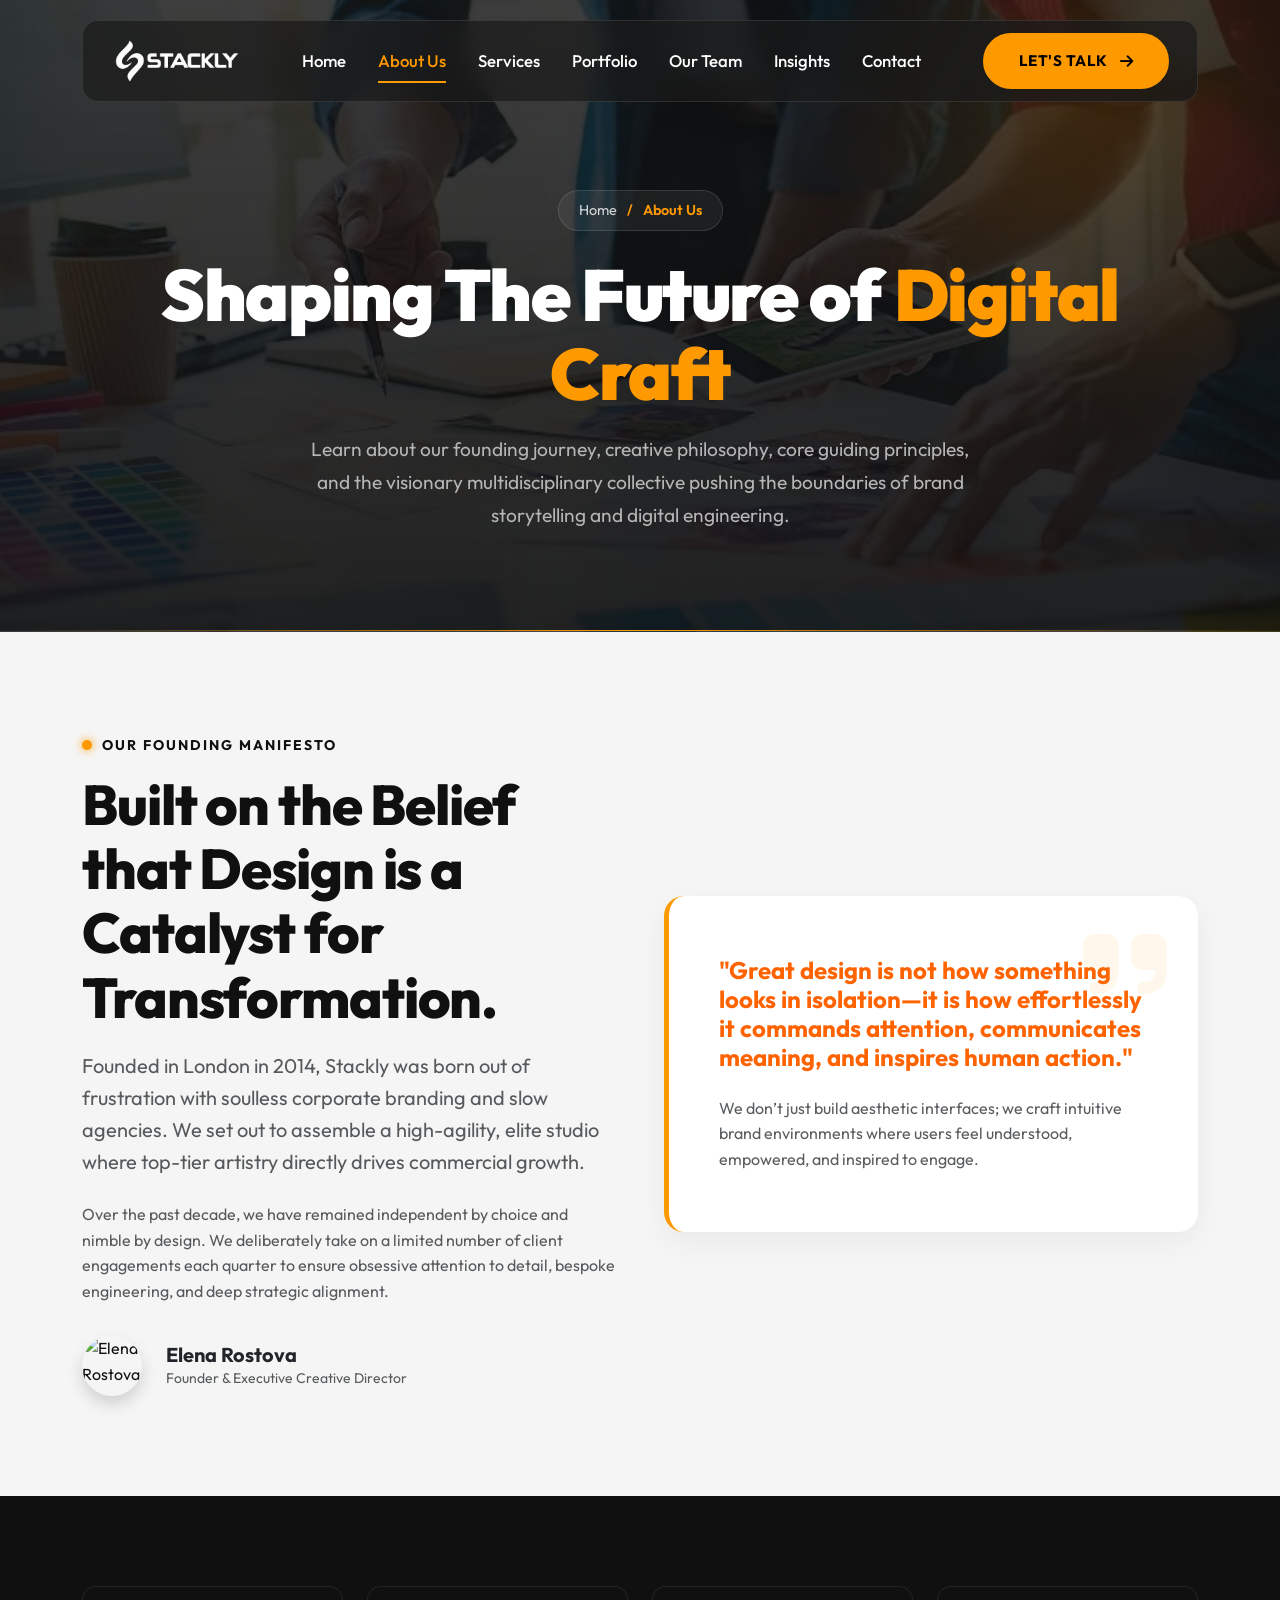
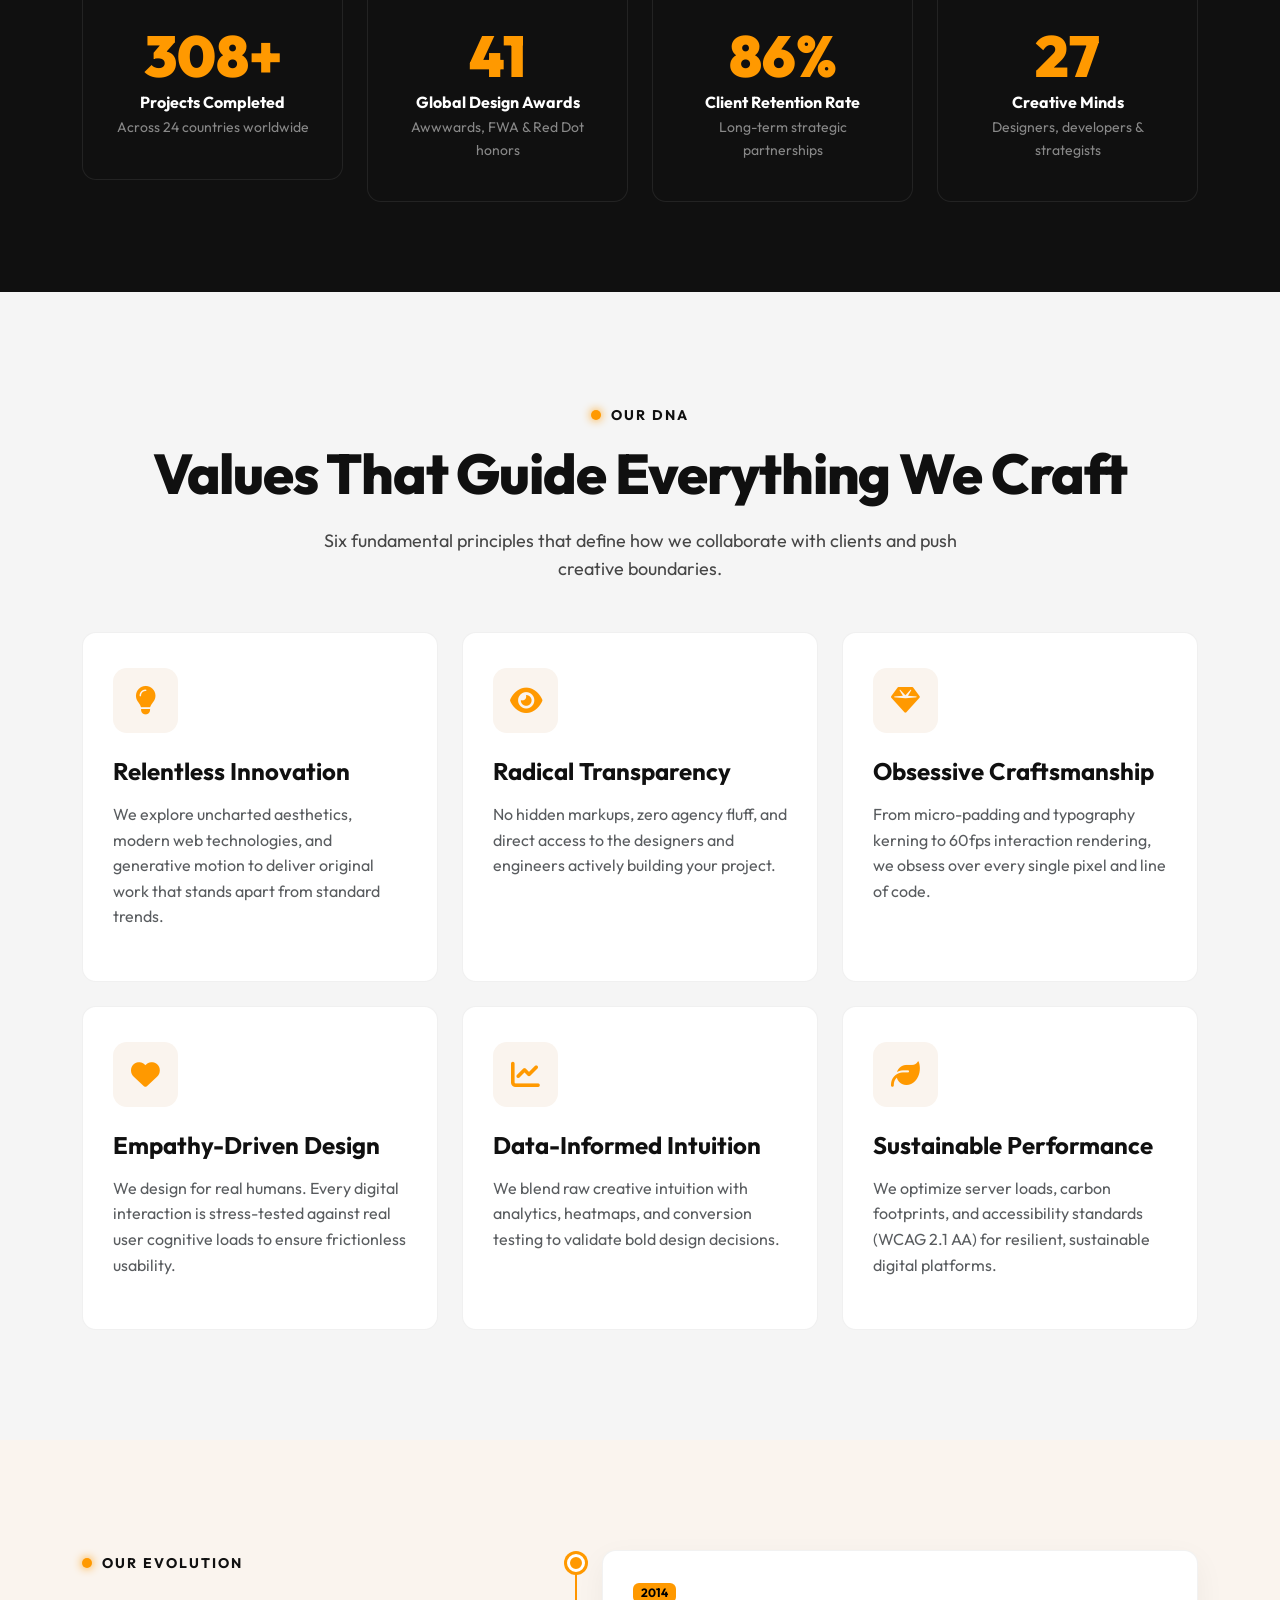
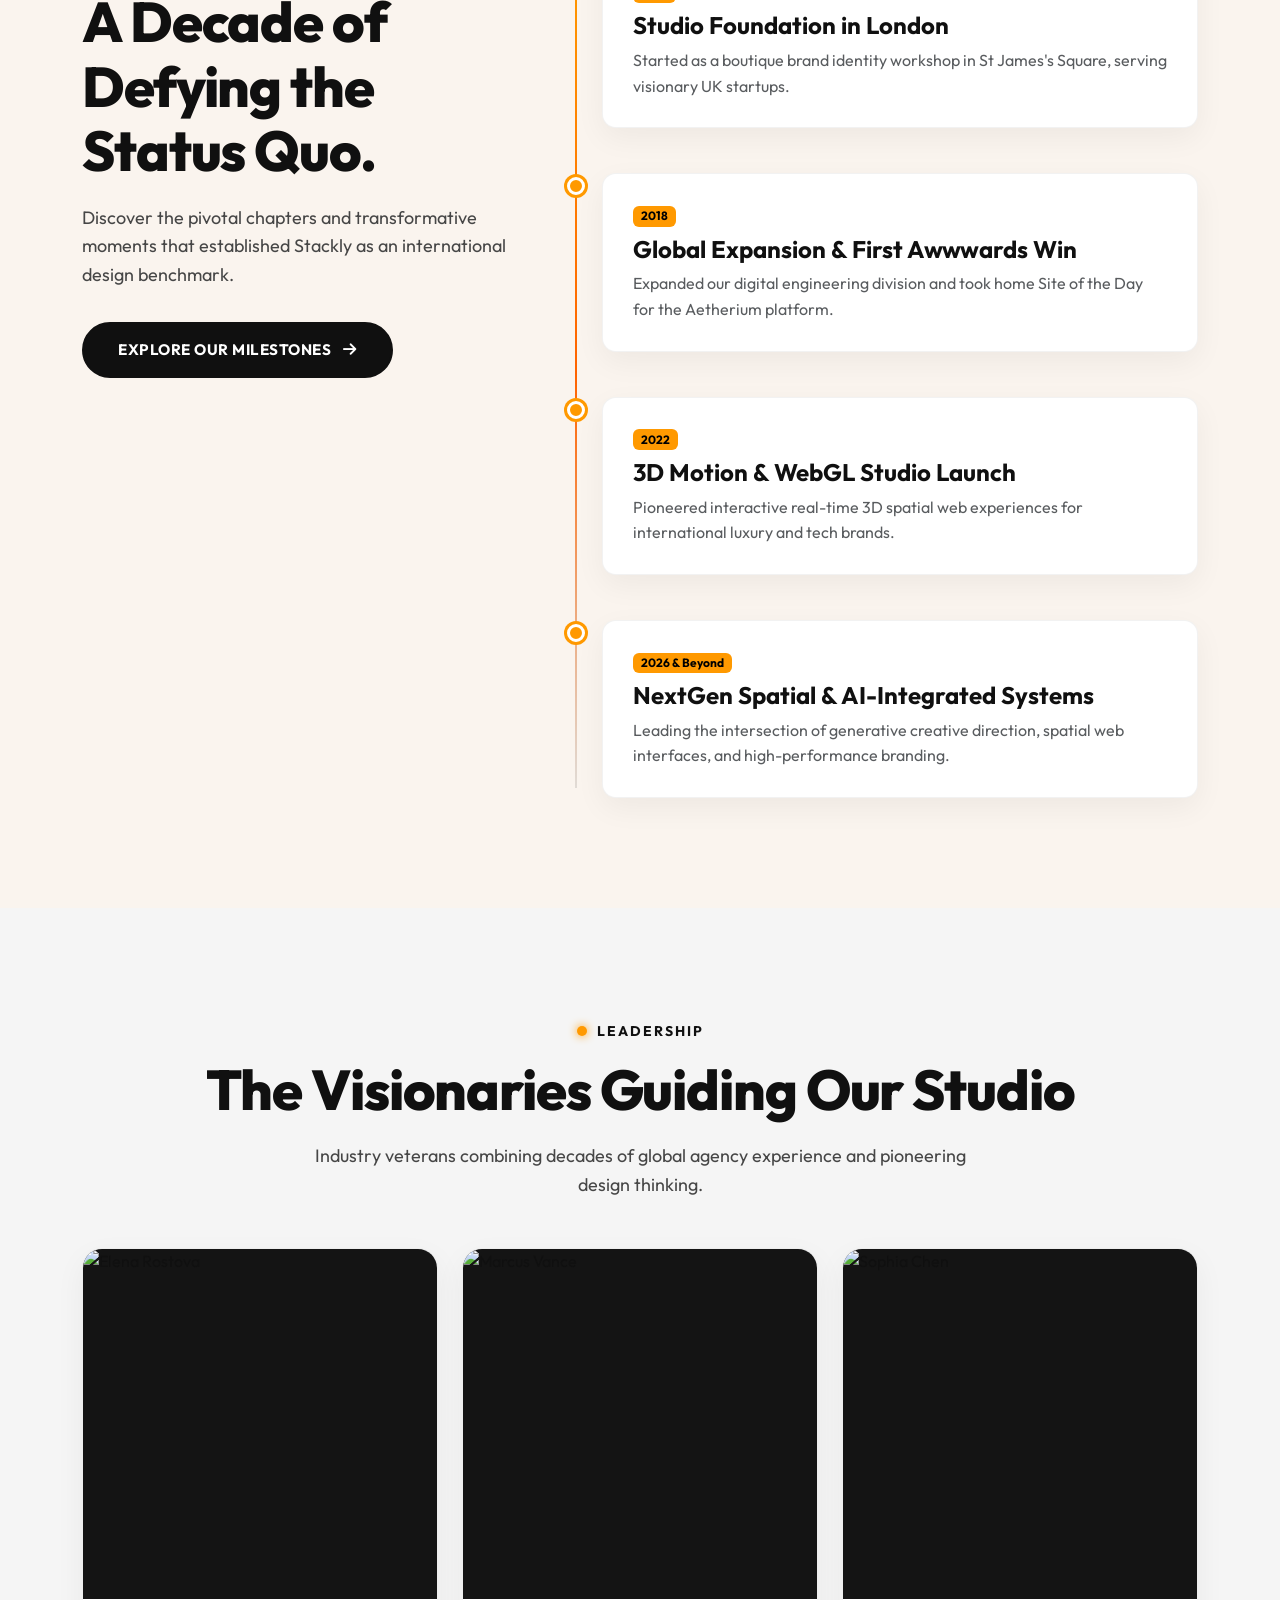
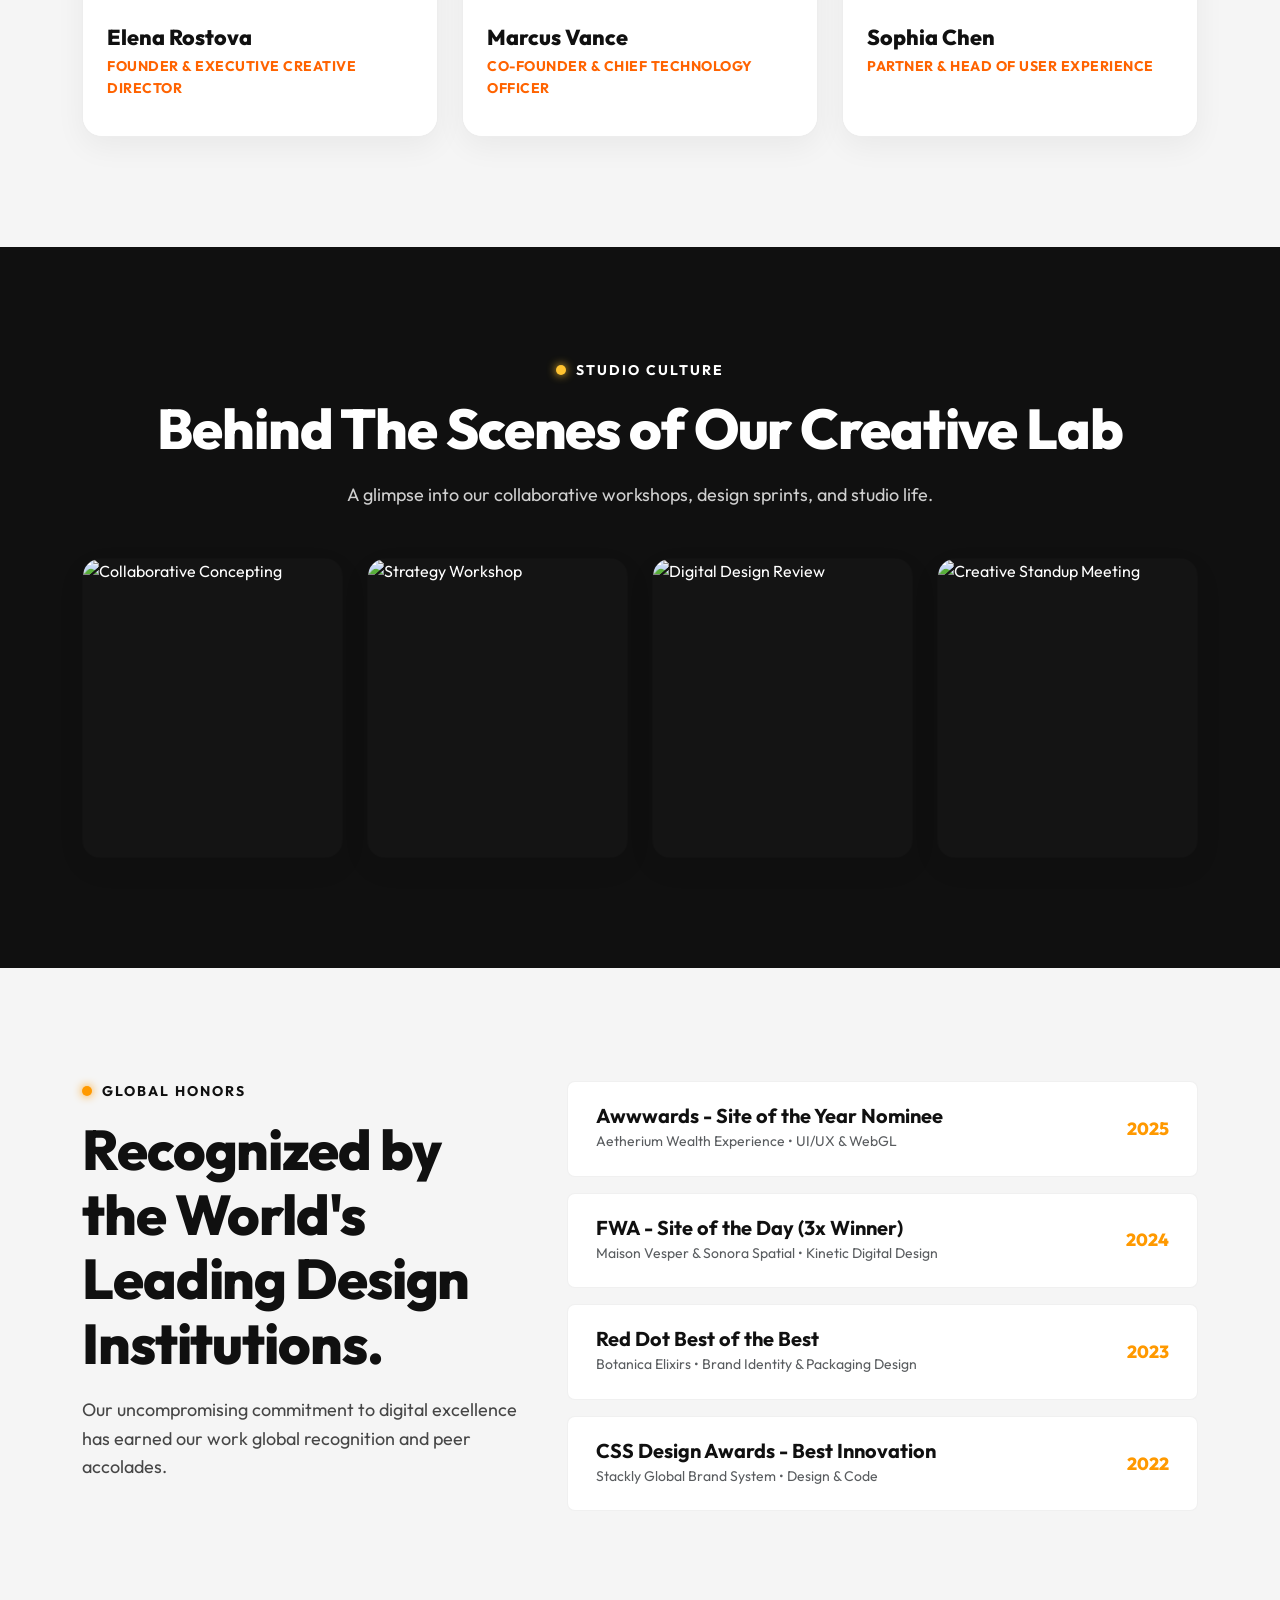
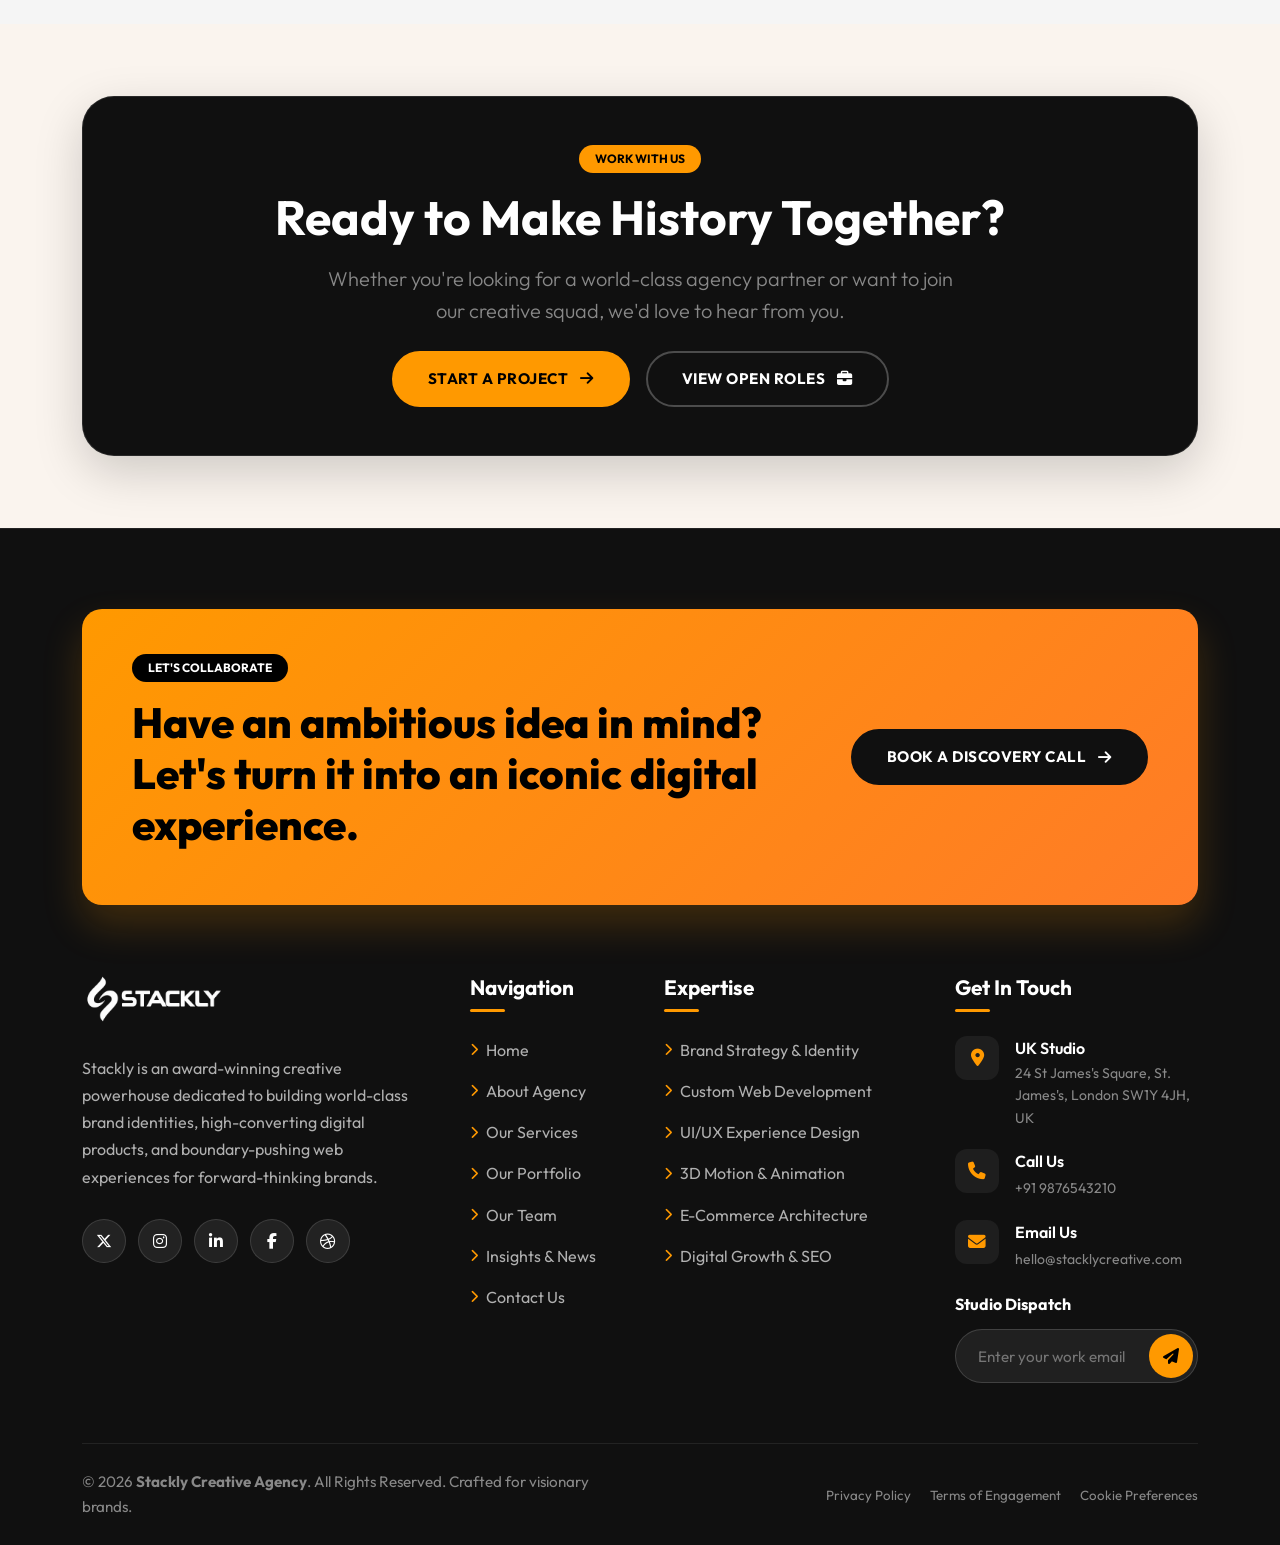
==== commit f6b1760d: "refactor: banner images added" ====
--- a/pages/about.html
+++ b/pages/about.html
@@ -39,7 +39,7 @@
     <div id="header-placeholder"></div>
 
     <!-- SECTION 1: PAGE BANNER & BREADCRUMBS -->
-    <section class="page-banner-section text-center">
+    <section class="page-banner-section about-banner-section text-center">
       <div class="container position-relative z-2">
         <div class="banner-breadcrumb">
           <a href="../index.html">Home</a>
--- a/assets/css/styles.css
+++ b/assets/css/styles.css
@@ -545,6 +545,85 @@
   position: relative;
   overflow: hidden;
   border-bottom: 1px solid rgba(255, 255, 255, 0.05);
+  background-size: cover;
+  background-position: center;
+  background-repeat: no-repeat;
+}
+
+/* Page Specific Banner Backgrounds with Dark Vignette Overlay */
+.hero-section,
+.hero-banner-home {
+  background:
+    linear-gradient(
+      180deg,
+      rgba(16, 16, 16, 0.82) 0%,
+      rgba(16, 16, 16, 0.92) 100%
+    ),
+    url("../images/home/home-banner-image.webp") center center / cover no-repeat !important;
+}
+
+.about-banner-section {
+  background:
+    linear-gradient(
+      180deg,
+      rgba(16, 16, 16, 0.8) 0%,
+      rgba(16, 16, 16, 0.92) 100%
+    ),
+    url("../images/about/about-banner-image.webp") center center / cover
+      no-repeat !important;
+}
+
+.services-banner-section {
+  background:
+    linear-gradient(
+      180deg,
+      rgba(16, 16, 16, 0.8) 0%,
+      rgba(16, 16, 16, 0.92) 100%
+    ),
+    url("../images/services/services-banner-image.webp") center center / cover
+      no-repeat !important;
+}
+
+.portfolio-banner-section {
+  background:
+    linear-gradient(
+      180deg,
+      rgba(16, 16, 16, 0.8) 0%,
+      rgba(16, 16, 16, 0.92) 100%
+    ),
+    url("../images/portfolio/portfolio-banner-image.webp") center center / cover
+      no-repeat !important;
+}
+
+.team-banner-section {
+  background:
+    linear-gradient(
+      180deg,
+      rgba(16, 16, 16, 0.8) 0%,
+      rgba(16, 16, 16, 0.92) 100%
+    ),
+    url("../images/team/team-banner-image.webp") center center / cover no-repeat !important;
+}
+
+.blog-banner-section {
+  background:
+    linear-gradient(
+      180deg,
+      rgba(16, 16, 16, 0.8) 0%,
+      rgba(16, 16, 16, 0.92) 100%
+    ),
+    url("../images/blog/blog-banner-image.webp") center center / cover no-repeat !important;
+}
+
+.contact-banner-section {
+  background:
+    linear-gradient(
+      180deg,
+      rgba(16, 16, 16, 0.8) 0%,
+      rgba(16, 16, 16, 0.92) 100%
+    ),
+    url("../images/contact/contact-banner-image.webp") center center / cover
+      no-repeat !important;
 }
 
 .page-banner-section::before {
@@ -804,6 +883,670 @@
 
 .portfolio-card:hover .portfolio-title {
   color: var(--color-primary);
+}
+
+/* ===================================================================
+   SECTION 3: ABOUT AGENCY (MANIFESTO & PROVEN IMPACT)
+=================================================================== */
+.about-feature-item {
+  display: flex;
+  align-items: center;
+  gap: 16px;
+  padding: 12px 18px;
+  border-radius: var(--border-radius-md);
+  background: rgba(255, 255, 255, 0.5);
+  border: 1px solid rgba(0, 0, 0, 0.04);
+  transition: var(--transition-smooth);
+  cursor: pointer;
+}
+
+.about-feature-item:hover {
+  background: #ffffff;
+  border-color: rgba(255, 153, 0, 0.35);
+  transform: translateX(8px);
+  box-shadow: 0 10px 25px rgba(255, 153, 0, 0.12);
+}
+
+.about-feature-icon {
+  width: 42px;
+  height: 42px;
+  border-radius: 50%;
+  background: rgba(255, 153, 0, 0.12);
+  color: var(--color-secondary);
+  display: flex;
+  align-items: center;
+  justify-content: center;
+  font-size: 1rem;
+  flex-shrink: 0;
+  transition: var(--transition-fast);
+}
+
+.about-feature-item:hover .about-feature-icon {
+  background: linear-gradient(
+    135deg,
+    var(--color-primary),
+    var(--color-secondary)
+  );
+  color: #ffffff;
+  transform: scale(1.12) rotate(8deg);
+  box-shadow: 0 6px 16px rgba(255, 153, 0, 0.35);
+}
+
+.about-feature-text {
+  transition: var(--transition-fast);
+}
+
+.about-feature-item:hover .about-feature-text {
+  color: #000000;
+}
+
+.about-image-wrapper {
+  position: relative;
+  border-radius: 20px;
+  overflow: hidden;
+  box-shadow: 0 20px 45px rgba(0, 0, 0, 0.1);
+  border: 1px solid rgba(0, 0, 0, 0.08);
+  transition: var(--transition-smooth);
+}
+
+.about-image-wrapper:hover {
+  box-shadow: 0 25px 55px rgba(255, 153, 0, 0.2);
+  border-color: rgba(255, 153, 0, 0.4);
+  transform: translateY(-4px);
+}
+
+.about-image-wrapper img {
+  width: 100%;
+  height: 480px;
+  object-fit: cover;
+  transition: transform 0.7s cubic-bezier(0.16, 1, 0.3, 1);
+  display: block;
+}
+
+.about-image-wrapper:hover img {
+  transform: scale(1.06);
+}
+
+.about-stat-badge {
+  position: absolute;
+  bottom: 30px;
+  left: 20px;
+  padding: 24px 28px;
+  border-radius: 18px;
+  background: rgba(16, 16, 16, 0.94);
+  backdrop-filter: blur(12px);
+  -webkit-backdrop-filter: blur(12px);
+  border: 2px solid var(--color-primary);
+  color: #ffffff;
+  max-width: 250px;
+  box-shadow: 0 15px 35px rgba(0, 0, 0, 0.35);
+  transition: var(--transition-smooth);
+  cursor: default;
+  z-index: 2;
+}
+
+.about-stat-badge:hover {
+  transform: translateY(-6px) scale(1.04);
+  border-color: var(--color-vivid-yellow);
+  box-shadow: 0 20px 45px rgba(255, 153, 0, 0.35);
+  background: rgba(16, 16, 16, 0.98);
+}
+
+.about-stat-number {
+  font-size: 2.8rem;
+  font-weight: 900;
+  color: var(--color-primary);
+  line-height: 1;
+  margin-bottom: 6px;
+  transition:
+    color 0.3s ease,
+    text-shadow 0.3s ease;
+}
+
+.about-stat-badge:hover .about-stat-number {
+  color: var(--color-vivid-yellow);
+  text-shadow: 0 0 20px rgba(255, 195, 48, 0.5);
+}
+
+/* ===================================================================
+   SECTION 4: WORKSPACE & STUDIO CULTURE (INTERACTIVE GALLERY)
+=================================================================== */
+.studio-gallery-card,
+.studio-gallery-img {
+  height: 300px;
+  width: 100%;
+  border-radius: 18px;
+  overflow: hidden;
+  position: relative;
+  background: #141414;
+  box-shadow: var(--shadow-soft);
+  border: 1px solid rgba(0, 0, 0, 0.08);
+  transition: var(--transition-smooth);
+}
+
+.studio-gallery-card img,
+.studio-gallery-img img {
+  width: 100%;
+  height: 100%;
+  object-fit: cover;
+  object-position: center;
+  transition:
+    transform 0.7s cubic-bezier(0.16, 1, 0.3, 1),
+    filter 0.4s ease;
+  display: block;
+}
+
+.studio-gallery-card:hover,
+.studio-gallery-img:hover {
+  transform: translateY(-8px);
+  box-shadow: 0 20px 45px rgba(255, 153, 0, 0.22);
+  border-color: rgba(255, 153, 0, 0.5);
+}
+
+.studio-gallery-card:hover img,
+.studio-gallery-img:hover img {
+  transform: scale(1.12);
+}
+
+.studio-gallery-overlay {
+  position: absolute;
+  inset: 0;
+  background: linear-gradient(
+    to top,
+    rgba(16, 16, 16, 0.92) 0%,
+    rgba(16, 16, 16, 0.3) 50%,
+    rgba(16, 16, 16, 0.05) 100%
+  );
+  display: flex;
+  flex-direction: column;
+  justify-content: space-between;
+  padding: 22px;
+  transition: var(--transition-smooth);
+  opacity: 0.9;
+}
+
+.studio-gallery-card:hover .studio-gallery-overlay,
+.studio-gallery-img:hover .studio-gallery-overlay {
+  opacity: 1;
+  background: linear-gradient(
+    to top,
+    rgba(16, 16, 16, 0.95) 0%,
+    rgba(16, 16, 16, 0.4) 60%,
+    rgba(16, 16, 16, 0.1) 100%
+  );
+}
+
+.studio-gallery-badge {
+  font-size: 0.75rem;
+  font-weight: 700;
+  text-transform: uppercase;
+  letter-spacing: 0.8px;
+  color: var(--color-vivid-yellow);
+  background: rgba(0, 0, 0, 0.65);
+  backdrop-filter: blur(8px);
+  -webkit-backdrop-filter: blur(8px);
+  padding: 5px 12px;
+  border-radius: 20px;
+  align-self: flex-start;
+  border: 1px solid rgba(255, 255, 255, 0.15);
+  transition: var(--transition-fast);
+}
+
+.studio-gallery-card:hover .studio-gallery-badge,
+.studio-gallery-img:hover .studio-gallery-badge {
+  background: var(--color-primary);
+  color: #000000;
+  border-color: var(--color-primary);
+}
+
+.studio-gallery-title {
+  color: #ffffff;
+  font-size: 1.15rem;
+  font-weight: 700;
+  margin-bottom: 2px;
+  transition: color 0.3s ease;
+}
+
+.studio-gallery-card:hover .studio-gallery-title,
+.studio-gallery-img:hover .studio-gallery-title {
+  color: var(--color-primary);
+}
+
+.studio-gallery-desc {
+  color: rgba(255, 255, 255, 0.75);
+  font-size: 0.82rem;
+  margin-bottom: 0;
+}
+
+.studio-zoom-icon {
+  width: 36px;
+  height: 36px;
+  border-radius: 50%;
+  background: rgba(255, 255, 255, 0.15);
+  backdrop-filter: blur(4px);
+  color: #ffffff;
+  display: flex;
+  align-items: center;
+  justify-content: center;
+  font-size: 0.85rem;
+  transition: var(--transition-fast);
+  opacity: 0;
+  transform: scale(0.7);
+}
+
+.studio-gallery-card:hover .studio-zoom-icon,
+.studio-gallery-img:hover .studio-zoom-icon {
+  opacity: 1;
+  transform: scale(1);
+  background: var(--color-primary);
+  color: #000000;
+}
+
+/* ===================================================================
+   SECTION 7: BRAND TRUST & CLIENT LOGO CLOUD
+=================================================================== */
+.brand-logo-card {
+  background: #ffffff;
+  border: 1px solid rgba(0, 0, 0, 0.07);
+  border-radius: 16px;
+  padding: 24px 16px;
+  display: flex;
+  flex-direction: column;
+  align-items: center;
+  justify-content: center;
+  gap: 10px;
+  transition: var(--transition-smooth);
+  box-shadow: 0 4px 15px rgba(0, 0, 0, 0.03);
+  cursor: pointer;
+  position: relative;
+  overflow: hidden;
+  height: 100%;
+}
+
+.brand-logo-card::before {
+  content: "";
+  position: absolute;
+  top: 0;
+  left: 0;
+  width: 100%;
+  height: 3px;
+  background: linear-gradient(
+    90deg,
+    var(--color-primary),
+    var(--color-secondary)
+  );
+  opacity: 0;
+  transition: var(--transition-fast);
+}
+
+.brand-logo-card:hover {
+  transform: translateY(-8px) scale(1.02);
+  background: #ffffff;
+  border-color: rgba(255, 153, 0, 0.4);
+  box-shadow: 0 16px 36px rgba(255, 153, 0, 0.22);
+}
+
+.brand-logo-card:hover::before {
+  opacity: 1;
+}
+
+.brand-logo-icon {
+  font-size: 2.2rem;
+  color: #555555;
+  transition: var(--transition-fast);
+  display: flex;
+  align-items: center;
+  justify-content: center;
+  height: 45px;
+}
+
+.brand-logo-card:hover .brand-logo-icon {
+  transform: scale(1.18);
+  color: var(--color-primary);
+  text-shadow: 0 0 16px rgba(255, 153, 0, 0.4);
+}
+
+.brand-logo-name {
+  font-size: 0.95rem;
+  font-weight: 700;
+  color: #444444;
+  letter-spacing: 0.5px;
+  transition: var(--transition-fast);
+  margin-bottom: 0;
+}
+
+.brand-logo-card:hover .brand-logo-name {
+  color: #000000;
+  font-weight: 800;
+}
+
+/* ===================================================================
+   SECTION 11: CREATIVE MINDS / TEAM HIGHLIGHT
+=================================================================== */
+.team-member-card {
+  height: 100%;
+  display: flex;
+  flex-direction: column;
+  background: #ffffff;
+  border-radius: 20px;
+  overflow: hidden;
+  border: 1px solid rgba(0, 0, 0, 0.07);
+  box-shadow: var(--shadow-soft);
+  transition: var(--transition-smooth);
+  position: relative;
+}
+
+.team-member-card:hover {
+  transform: translateY(-10px);
+  box-shadow: 0 22px 48px rgba(255, 153, 0, 0.18);
+  border-color: rgba(255, 153, 0, 0.45);
+}
+
+.team-img-wrapper {
+  position: relative;
+  overflow: hidden;
+  height: 350px;
+  width: 100%;
+  background: #141414;
+}
+
+.team-img-wrapper img {
+  width: 100%;
+  height: 100%;
+  object-fit: cover;
+  object-position: top center;
+  transition:
+    transform 0.65s cubic-bezier(0.16, 1, 0.3, 1),
+    filter 0.4s ease;
+  display: block;
+}
+
+.team-member-card:hover .team-img-wrapper img {
+  transform: scale(1.08);
+}
+
+.team-badge {
+  position: absolute;
+  top: 16px;
+  left: 16px;
+  background: rgba(16, 16, 16, 0.82);
+  backdrop-filter: blur(8px);
+  -webkit-backdrop-filter: blur(8px);
+  border: 1px solid rgba(255, 255, 255, 0.15);
+  color: #ffffff;
+  font-size: 0.75rem;
+  font-weight: 700;
+  text-transform: uppercase;
+  padding: 5px 12px;
+  border-radius: 20px;
+  letter-spacing: 0.8px;
+  z-index: 2;
+  transition: var(--transition-fast);
+}
+
+.team-member-card:hover .team-badge {
+  background: var(--color-primary);
+  color: #000000;
+  border-color: var(--color-primary);
+}
+
+.team-social-overlay {
+  position: absolute;
+  bottom: 16px;
+  left: 50%;
+  transform: translateX(-50%) translateY(20px);
+  display: flex;
+  gap: 10px;
+  background: rgba(16, 16, 16, 0.88);
+  backdrop-filter: blur(10px);
+  -webkit-backdrop-filter: blur(10px);
+  padding: 8px 16px;
+  border-radius: var(--border-radius-pill);
+  border: 1px solid rgba(255, 255, 255, 0.15);
+  opacity: 0;
+  visibility: hidden;
+  transition: var(--transition-smooth);
+  z-index: 3;
+}
+
+.team-member-card:hover .team-social-overlay {
+  opacity: 1;
+  visibility: visible;
+  transform: translateX(-50%) translateY(0);
+}
+
+.team-social-overlay a {
+  width: 34px;
+  height: 34px;
+  border-radius: 50%;
+  background: rgba(255, 255, 255, 0.12);
+  color: #ffffff;
+  display: flex;
+  align-items: center;
+  justify-content: center;
+  font-size: 0.85rem;
+  transition: var(--transition-fast);
+}
+
+.team-social-overlay a:hover {
+  background: var(--color-primary);
+  color: #000000;
+  transform: translateY(-3px) scale(1.1);
+}
+
+.team-info-box {
+  padding: 26px 24px;
+  display: flex;
+  flex-direction: column;
+  flex-grow: 1;
+  text-align: left;
+  background: #ffffff;
+}
+
+.team-name {
+  font-size: 1.35rem;
+  font-weight: 800;
+  margin-bottom: 4px;
+  color: var(--color-dark-charcoal);
+  transition: var(--transition-fast);
+}
+
+.team-member-card:hover .team-name {
+  color: var(--color-primary);
+}
+
+.team-role {
+  font-size: 0.875rem;
+  font-weight: 700;
+  color: var(--color-secondary);
+  text-transform: uppercase;
+  letter-spacing: 0.5px;
+  margin-bottom: 10px;
+}
+
+/* ===================================================================
+   SECTION 14: LATEST INSIGHTS & ARTICLES (BLOG)
+=================================================================== */
+.blog-grid-card {
+  height: 100%;
+  display: flex;
+  flex-direction: column;
+  background: #ffffff;
+  border-radius: 20px;
+  overflow: hidden;
+  border: 1px solid rgba(0, 0, 0, 0.07);
+  box-shadow: var(--shadow-soft);
+  transition: var(--transition-smooth);
+  position: relative;
+}
+
+.bg-theme-charcoal .blog-grid-card {
+  background: #181818;
+  border-color: rgba(255, 255, 255, 0.08);
+  box-shadow: 0 10px 30px rgba(0, 0, 0, 0.35);
+}
+
+.blog-grid-card:hover {
+  transform: translateY(-8px);
+  box-shadow: 0 20px 45px rgba(255, 153, 0, 0.2);
+  border-color: var(--color-primary);
+}
+
+.bg-theme-charcoal .blog-grid-card:hover {
+  background: #202020;
+}
+
+.blog-grid-img-wrapper {
+  position: relative;
+  overflow: hidden;
+  height: 240px;
+  width: 100%;
+  background: #111111;
+}
+
+.blog-grid-img-wrapper img {
+  width: 100%;
+  height: 100%;
+  object-fit: cover;
+  object-position: center;
+  transition: transform 0.65s cubic-bezier(0.16, 1, 0.3, 1);
+  display: block;
+}
+
+.blog-grid-card:hover .blog-grid-img-wrapper img {
+  transform: scale(1.09);
+}
+
+.blog-cat-badge {
+  position: absolute;
+  top: 16px;
+  left: 16px;
+  background: rgba(16, 16, 16, 0.85);
+  backdrop-filter: blur(8px);
+  -webkit-backdrop-filter: blur(8px);
+  border: 1px solid rgba(255, 255, 255, 0.15);
+  color: var(--color-vivid-yellow);
+  font-size: 0.75rem;
+  font-weight: 700;
+  text-transform: uppercase;
+  padding: 5px 12px;
+  border-radius: 20px;
+  letter-spacing: 0.8px;
+  z-index: 2;
+  transition: var(--transition-fast);
+}
+
+.blog-grid-card:hover .blog-cat-badge {
+  background: var(--color-primary);
+  color: #000000;
+  border-color: var(--color-primary);
+}
+
+.blog-grid-body {
+  padding: 26px 24px;
+  display: flex;
+  flex-direction: column;
+  flex-grow: 1;
+}
+
+.blog-meta-badge {
+  display: inline-flex;
+  align-items: center;
+  gap: 6px;
+  color: #a5a5a5;
+  font-size: 0.82rem;
+  font-weight: 600;
+  margin-bottom: 12px;
+}
+
+.blog-grid-title {
+  font-size: 1.25rem;
+  font-weight: 700;
+  line-height: 1.4;
+  color: var(--color-dark-charcoal);
+  margin-bottom: 10px;
+  transition: var(--transition-fast);
+}
+
+.bg-theme-charcoal .blog-grid-title {
+  color: #ffffff;
+}
+
+.blog-grid-card:hover .blog-grid-title {
+  color: var(--color-primary);
+}
+
+.blog-grid-desc {
+  color: var(--color-medium-gray);
+  font-size: 0.9rem;
+  line-height: 1.6;
+  margin-bottom: 20px;
+}
+
+.bg-theme-charcoal .blog-grid-desc {
+  color: #a0a0a0;
+}
+
+.blog-author-meta {
+  display: flex;
+  align-items: center;
+  justify-content: space-between;
+  margin-top: auto;
+  padding-top: 18px;
+  border-top: 1px solid rgba(0, 0, 0, 0.06);
+}
+
+.bg-theme-charcoal .blog-author-meta {
+  border-top-color: rgba(255, 255, 255, 0.08);
+}
+
+.blog-author-info {
+  display: flex;
+  align-items: center;
+  gap: 12px;
+}
+
+.blog-author-avatar {
+  width: 40px;
+  height: 40px;
+  border-radius: 50%;
+  object-fit: cover;
+  border: 1px solid rgba(255, 255, 255, 0.15);
+}
+
+.blog-author-name {
+  color: var(--color-dark-charcoal);
+  font-weight: 700;
+  font-size: 0.875rem;
+  margin-bottom: 0;
+}
+
+.bg-theme-charcoal .blog-author-name {
+  color: #ffffff;
+}
+
+.blog-author-role {
+  color: #888888;
+  font-size: 0.75rem;
+  margin-bottom: 0;
+}
+
+.blog-read-btn {
+  color: var(--color-primary);
+  font-size: 0.875rem;
+  font-weight: 700;
+  display: inline-flex;
+  align-items: center;
+  gap: 6px;
+  transition: var(--transition-fast);
+}
+
+.blog-grid-card:hover .blog-read-btn {
+  color: var(--color-vivid-yellow);
+}
+
+.blog-grid-card:hover .blog-read-btn i {
+  transform: translateX(4px);
 }
 
 /* ===================================================================
--- a/assets/css/about.css
+++ b/assets/css/about.css
@@ -1,3 +1,15 @@
+/* About Banner Background */
+.about-banner-section {
+  background:
+    linear-gradient(
+      180deg,
+      rgba(16, 16, 16, 0.8) 0%,
+      rgba(16, 16, 16, 0.92) 100%
+    ),
+    url("../images/about/about-banner-image.webp") center center / cover
+      no-repeat !important;
+}
+
 /* Mission Manifesto Box */
 .manifesto-box {
   background: #ffffff;
@@ -129,20 +141,39 @@
 }
 
 /* Studio Gallery Grid */
-.studio-gallery-img {
-  border-radius: var(--border-radius-md);
+.studio-gallery-img,
+.studio-gallery-card {
+  border-radius: 18px;
   overflow: hidden;
-  height: 280px;
+  height: 300px;
+  width: 100%;
   position: relative;
+  background: #141414;
+  box-shadow: var(--shadow-soft);
+  border: 1px solid rgba(0, 0, 0, 0.08);
+  transition: var(--transition-smooth);
 }
 
-.studio-gallery-img img {
+.studio-gallery-img img,
+.studio-gallery-card img {
   width: 100%;
   height: 100%;
   object-fit: cover;
-  transition: var(--transition-smooth);
+  object-position: center;
+  transition:
+    transform 0.7s cubic-bezier(0.16, 1, 0.3, 1),
+    filter 0.4s ease;
+  display: block;
 }
 
-.studio-gallery-img:hover img {
-  transform: scale(1.08);
+.studio-gallery-img:hover,
+.studio-gallery-card:hover {
+  transform: translateY(-8px);
+  box-shadow: 0 20px 45px rgba(255, 153, 0, 0.22);
+  border-color: rgba(255, 153, 0, 0.5);
 }
+
+.studio-gallery-img:hover img,
+.studio-gallery-card:hover img {
+  transform: scale(1.12);
+}
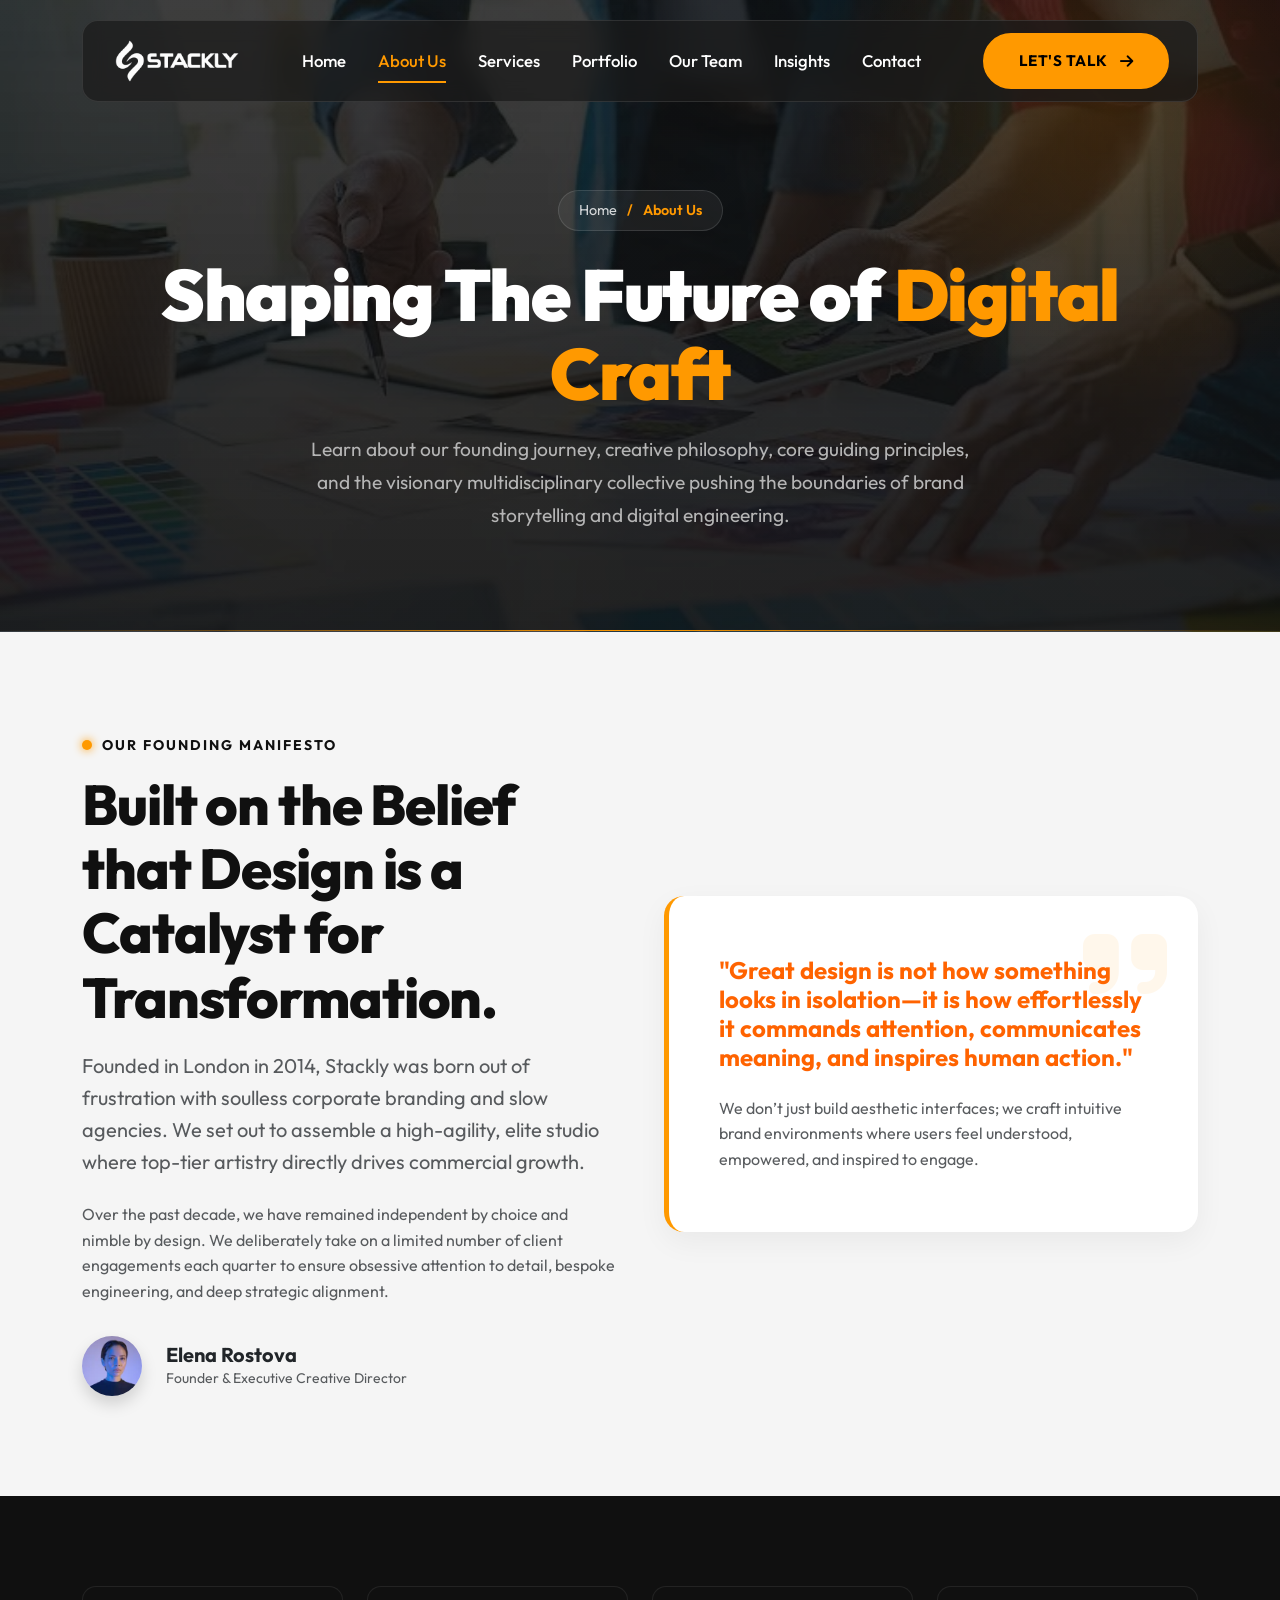
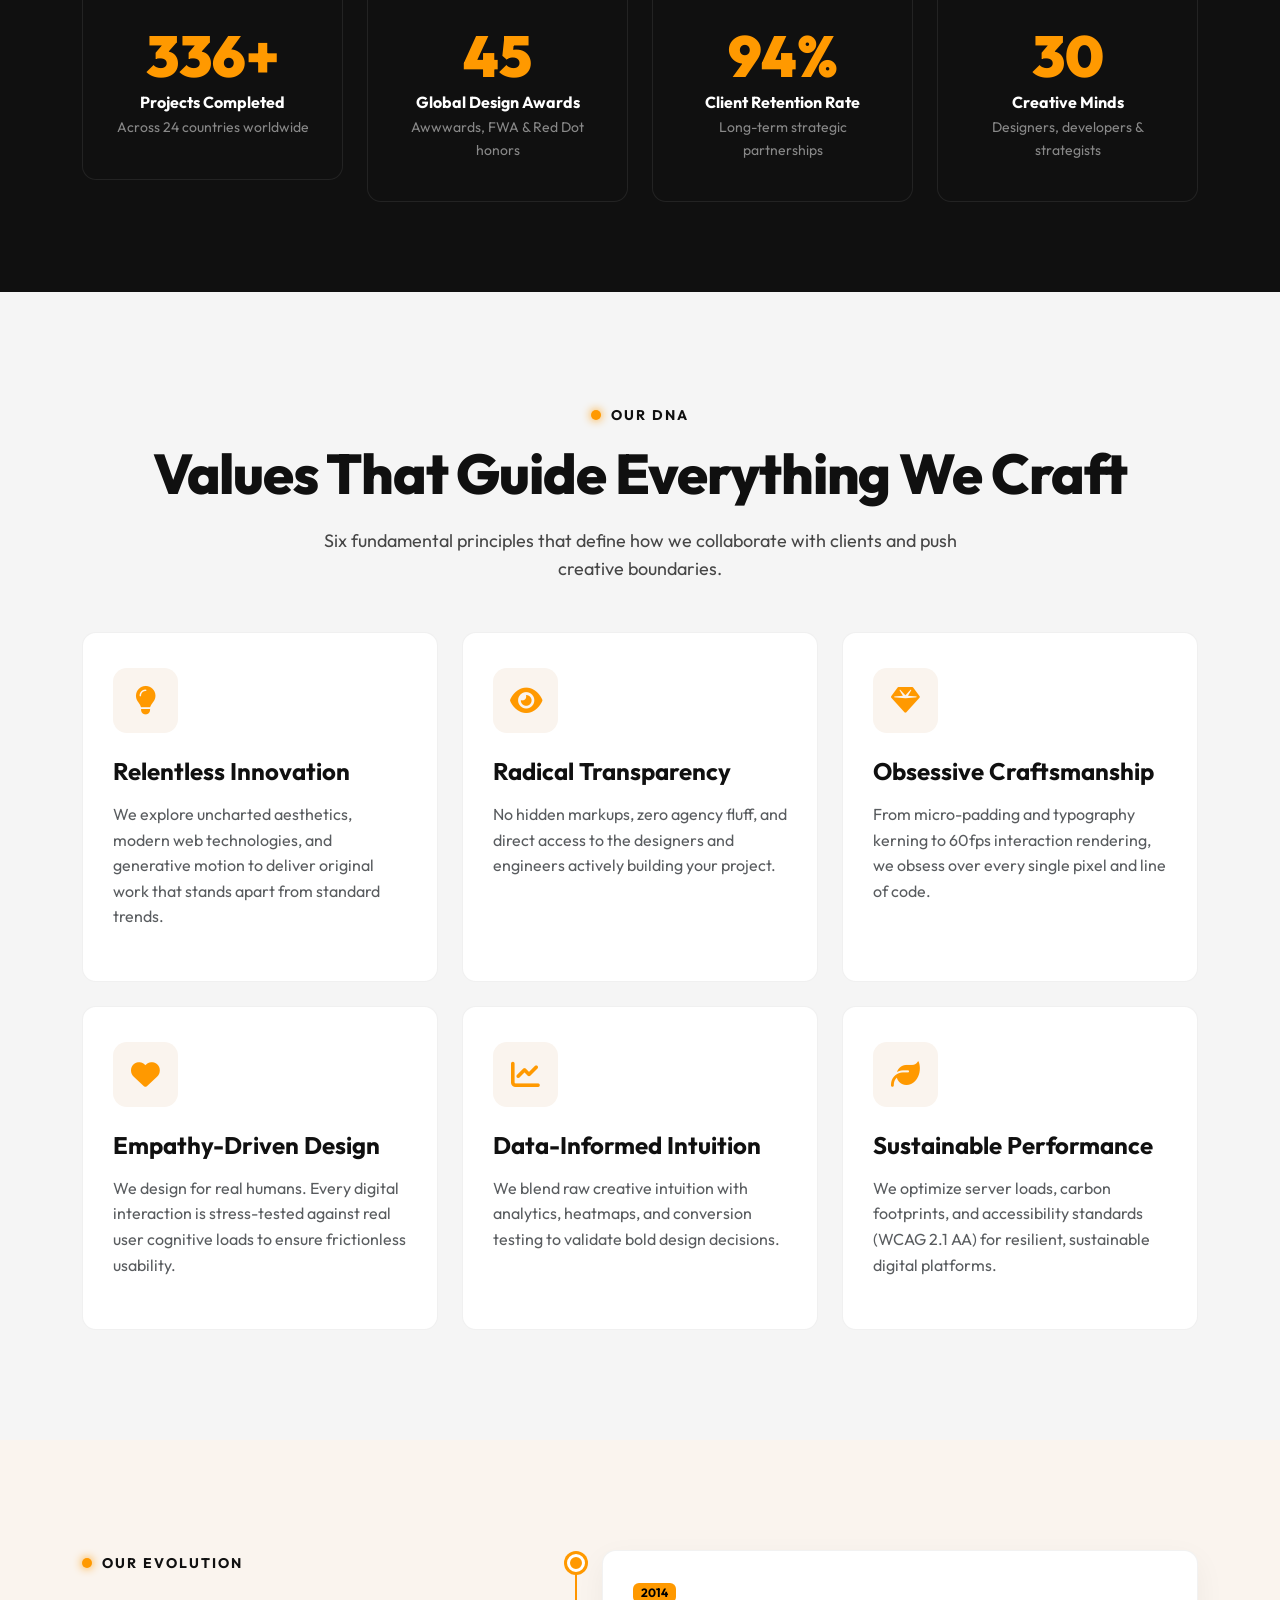
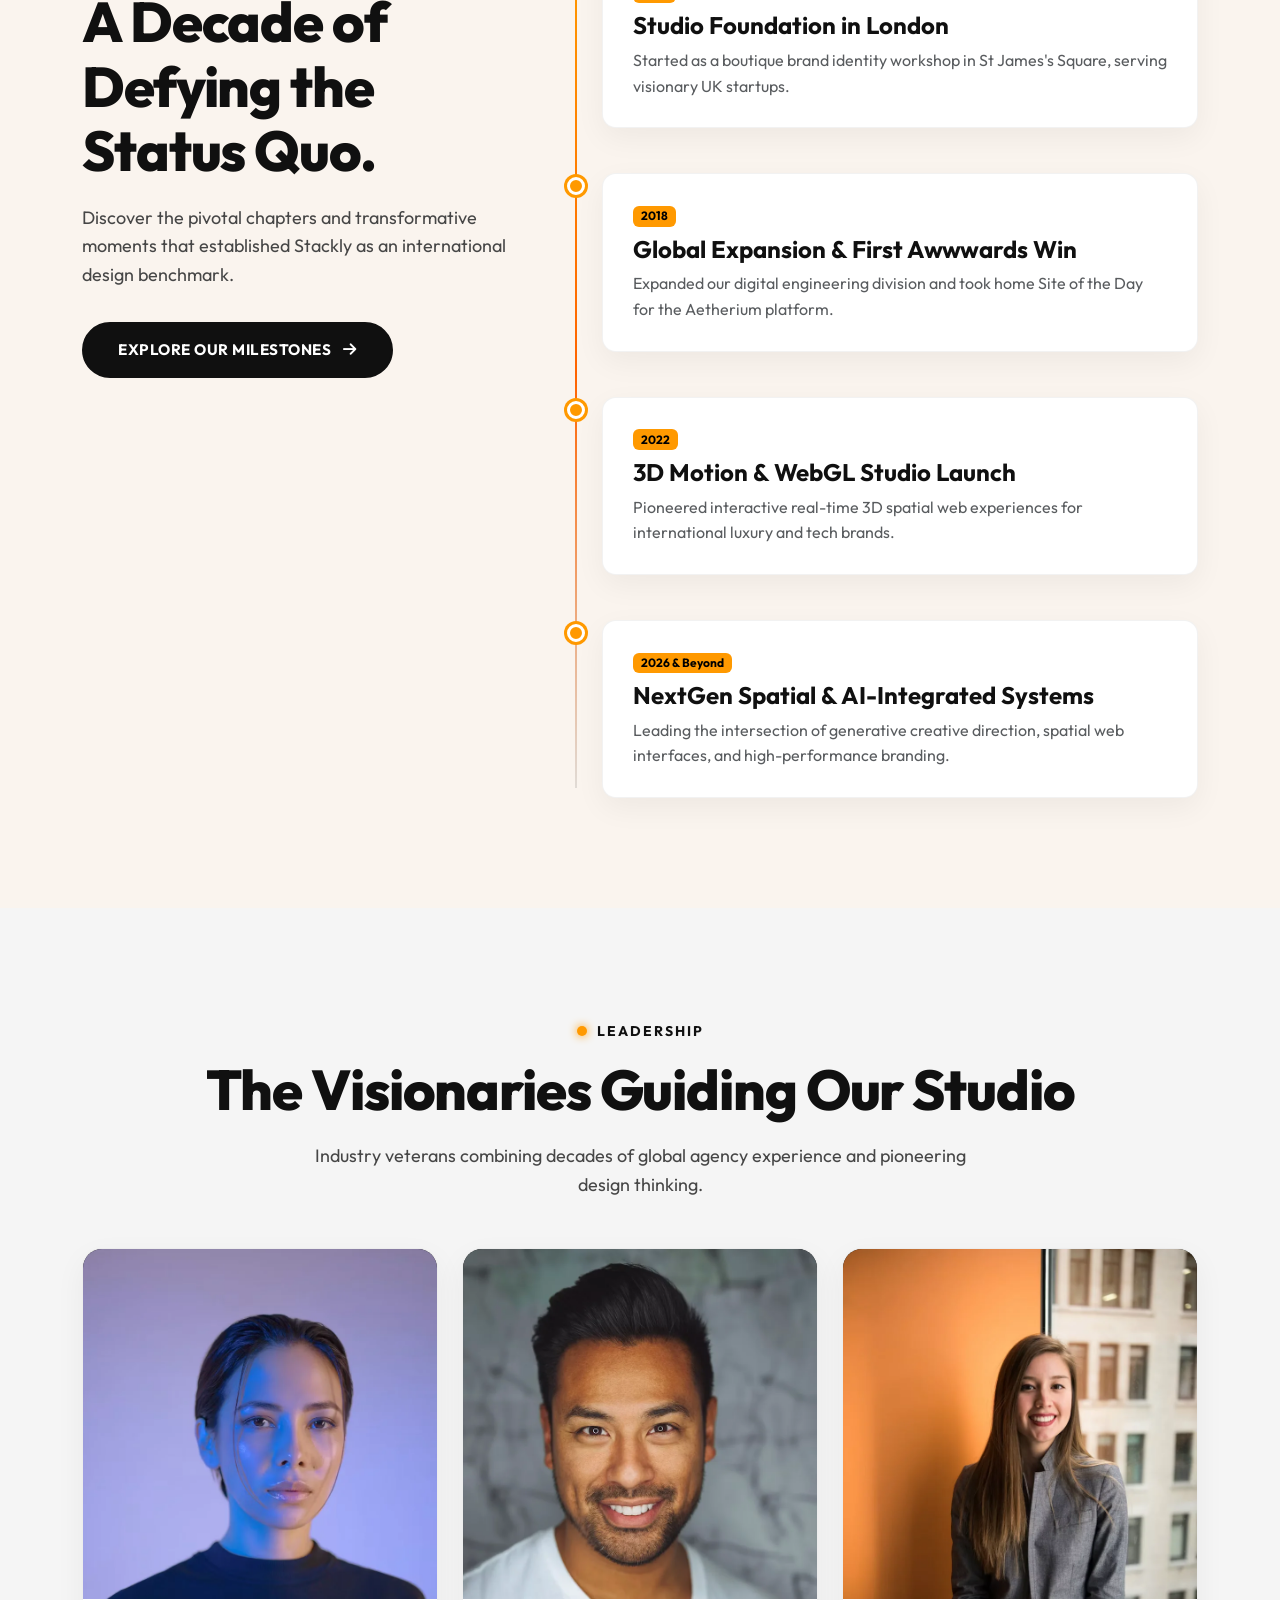
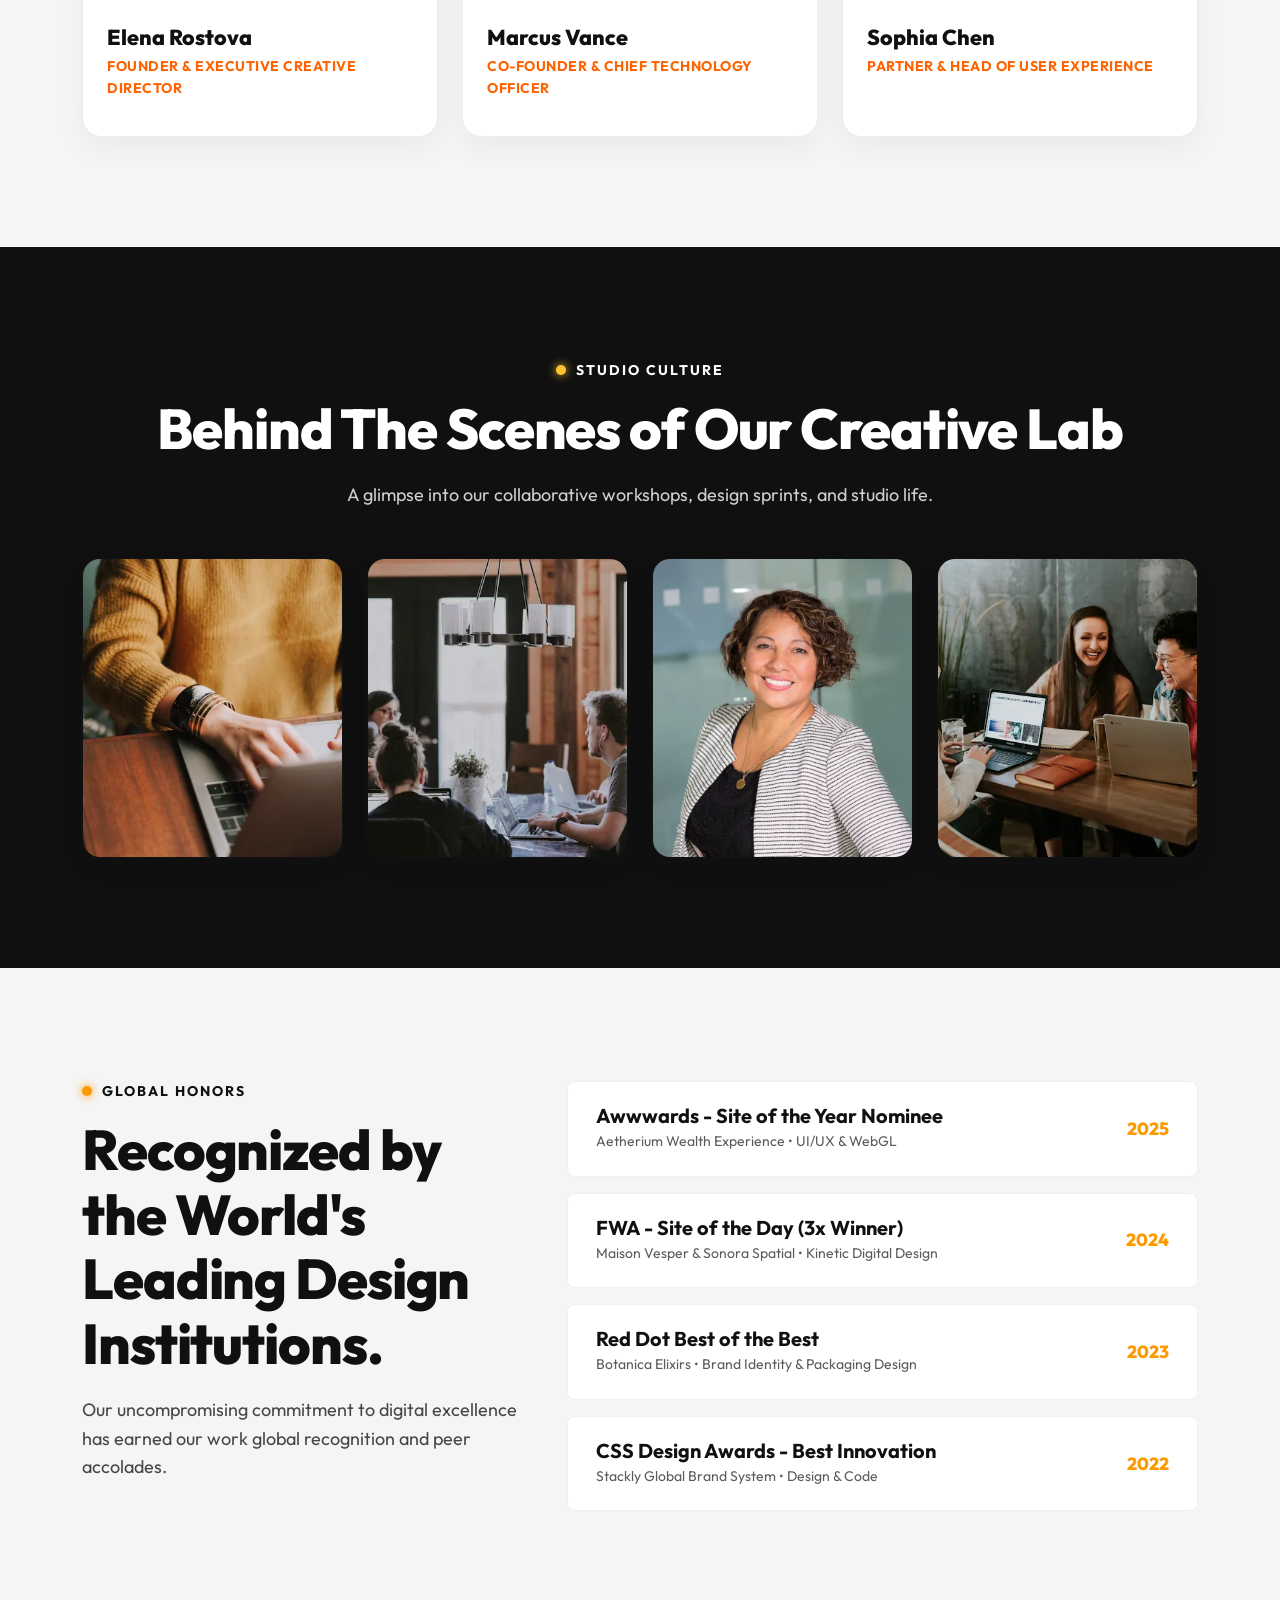
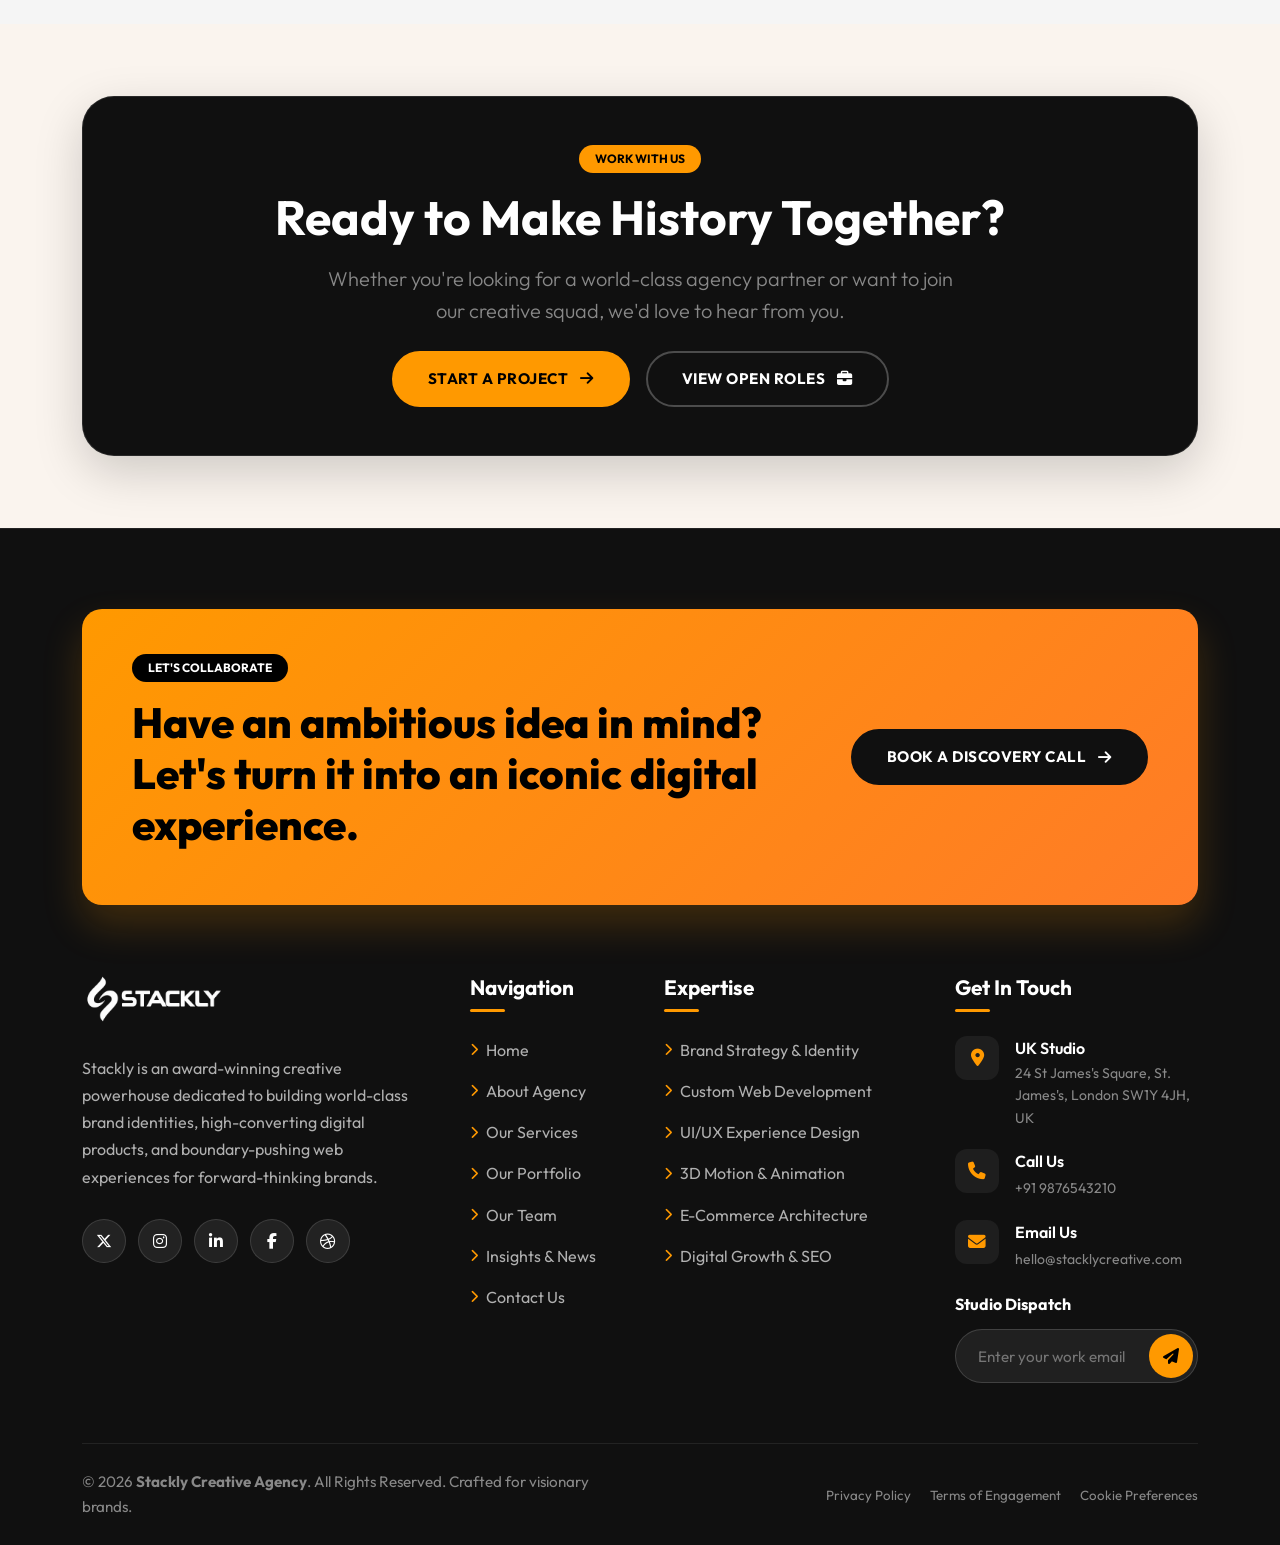
==== commit 8a0d0d9a: "refactor: images optimised" ====
--- a/pages/about.html
+++ b/pages/about.html
@@ -84,7 +84,7 @@
             </p>
             <div class="d-flex align-items-center gap-4 pt-2">
               <img
-                src="https://images.unsplash.com/photo-1534528741775-53994a69daeb?q=80&w=120&auto=format&fit=crop"
+                src="../assets/images/home/home-blog-grid-img-person-1.webp"
                 alt="Elena Rostova"
                 class="rounded-circle shadow"
                 style="width: 60px; height: 60px; object-fit: cover"
@@ -383,7 +383,7 @@
             <div class="team-member-card">
               <div class="team-img-wrapper">
                 <img
-                  src="https://images.unsplash.com/photo-1534528741775-53994a69daeb?q=80&w=800&auto=format&fit=crop"
+                  src="../assets/images/home/home-team-member-1.webp"
                   alt="Elena Rostova"
                 />
                 <div class="team-social-overlay">
@@ -402,7 +402,7 @@
             <div class="team-member-card">
               <div class="team-img-wrapper">
                 <img
-                  src="https://images.unsplash.com/photo-1507003211169-0a1dd7228f2d?q=80&w=800&auto=format&fit=crop"
+                  src="../assets/images/home/home-team-member-2.webp"
                   alt="Marcus Vance"
                 />
                 <div class="team-social-overlay">
@@ -421,7 +421,7 @@
             <div class="team-member-card">
               <div class="team-img-wrapper">
                 <img
-                  src="https://images.unsplash.com/photo-1573496359142-b8d87734a5a2?q=80&w=800&auto=format&fit=crop"
+                  src="../assets/images/home/home-team-member-3.webp"
                   alt="Sophia Chen"
                 />
                 <div class="team-social-overlay">
@@ -460,7 +460,7 @@
           <div class="col-md-6 col-lg-3">
             <div class="studio-gallery-img">
               <img
-                src="https://images.unsplash.com/photo-1515378791036-0648a3ef77b2?q=80&w=700&auto=format&fit=crop"
+                src="../assets/images/about/about-studio-gallery-img-1.webp"
                 alt="Collaborative Concepting"
               />
             </div>
@@ -468,7 +468,7 @@
           <div class="col-md-6 col-lg-3">
             <div class="studio-gallery-img">
               <img
-                src="https://images.unsplash.com/photo-1521737604893-d14cc237f11d?q=80&w=700&auto=format&fit=crop"
+                src="../assets/images/about/about-studio-gallery-img-2.webp"
                 alt="Strategy Workshop"
               />
             </div>
@@ -476,7 +476,7 @@
           <div class="col-md-6 col-lg-3">
             <div class="studio-gallery-img">
               <img
-                src="https://images.unsplash.com/photo-1573497019940-1c28c88b4f3e?q=80&w=700&auto=format&fit=crop"
+                src="../assets/images/about/about-studio-gallery-img-3.webp"
                 alt="Digital Design Review"
               />
             </div>
@@ -484,7 +484,7 @@
           <div class="col-md-6 col-lg-3">
             <div class="studio-gallery-img">
               <img
-                src="https://images.unsplash.com/photo-1522202176988-66273c2fd55f?q=80&w=700&auto=format&fit=crop"
+                src="../assets/images/about/about-studio-gallery-img-4.webp"
                 alt="Creative Standup Meeting"
               />
             </div>
--- a/assets/css/styles.css
+++ b/assets/css/styles.css
@@ -269,9 +269,7 @@
   transform: rotate(45deg);
 }
 
-/* ===================================================================
-   HEADER & NAVIGATION
-=================================================================== */
+/* HEADER & NAVIGATION */
 .main-header {
   position: fixed;
   top: 0;
@@ -536,9 +534,7 @@
   color: #000000;
 }
 
-/* ===================================================================
-   COMMON PAGE BANNER (INNER PAGES)
-=================================================================== */
+/* COMMON PAGE BANNER (INNER PAGES) */
 .page-banner-section {
   background: linear-gradient(135deg, #101010 0%, #1a1612 100%);
   padding: 190px 0 100px;
@@ -702,9 +698,7 @@
   line-height: 1.7;
 }
 
-/* ===================================================================
-   INFINITE MARQUEE TICKER
-=================================================================== */
+/* INFINITE MARQUEE TICKER */
 .marquee-wrapper {
   background: var(--color-primary);
   overflow: hidden;
@@ -750,9 +744,7 @@
   }
 }
 
-/* ===================================================================
-   INTERACTIVE CARDS & HOVER EFFECTS
-=================================================================== */
+/* INTERACTIVE CARDS & HOVER EFFECTS */
 .creative-card {
   background: #ffffff;
   border-radius: var(--border-radius-md);
@@ -885,9 +877,7 @@
   color: var(--color-primary);
 }
 
-/* ===================================================================
-   SECTION 3: ABOUT AGENCY (MANIFESTO & PROVEN IMPACT)
-=================================================================== */
+/* SECTION 3: ABOUT AGENCY (MANIFESTO & PROVEN IMPACT) */
 .about-feature-item {
   display: flex;
   align-items: center;
@@ -897,7 +887,6 @@
   background: rgba(255, 255, 255, 0.5);
   border: 1px solid rgba(0, 0, 0, 0.04);
   transition: var(--transition-smooth);
-  cursor: pointer;
 }
 
 .about-feature-item:hover {
@@ -1008,9 +997,7 @@
   text-shadow: 0 0 20px rgba(255, 195, 48, 0.5);
 }
 
-/* ===================================================================
-   SECTION 4: WORKSPACE & STUDIO CULTURE (INTERACTIVE GALLERY)
-=================================================================== */
+/* SECTION 4: WORKSPACE & STUDIO CULTURE (INTERACTIVE GALLERY) */
 .studio-gallery-card,
 .studio-gallery-img {
   height: 300px;
@@ -1142,9 +1129,7 @@
   color: #000000;
 }
 
-/* ===================================================================
-   SECTION 7: BRAND TRUST & CLIENT LOGO CLOUD
-=================================================================== */
+/* SECTION 7: BRAND TRUST & CLIENT LOGO CLOUD */
 .brand-logo-card {
   background: #ffffff;
   border: 1px solid rgba(0, 0, 0, 0.07);
@@ -1157,7 +1142,6 @@
   gap: 10px;
   transition: var(--transition-smooth);
   box-shadow: 0 4px 15px rgba(0, 0, 0, 0.03);
-  cursor: pointer;
   position: relative;
   overflow: hidden;
   height: 100%;
@@ -1220,9 +1204,7 @@
   font-weight: 800;
 }
 
-/* ===================================================================
-   SECTION 11: CREATIVE MINDS / TEAM HIGHLIGHT
-=================================================================== */
+/* SECTION 11: CREATIVE MINDS / TEAM HIGHLIGHT */
 .team-member-card {
   height: 100%;
   display: flex;
@@ -1364,9 +1346,7 @@
   margin-bottom: 10px;
 }
 
-/* ===================================================================
-   SECTION 14: LATEST INSIGHTS & ARTICLES (BLOG)
-=================================================================== */
+/* SECTION 14: LATEST INSIGHTS & ARTICLES (BLOG) */
 .blog-grid-card {
   height: 100%;
   display: flex;
@@ -1549,9 +1529,7 @@
   transform: translateX(4px);
 }
 
-/* ===================================================================
-   FOOTER STYLES & SCROLL TO TOP
-=================================================================== */
+/* FOOTER STYLES & SCROLL TO TOP */
 .main-footer {
   background-color: var(--color-dark-charcoal);
   color: #ffffff;
@@ -1773,9 +1751,7 @@
   transform: translateY(-5px);
 }
 
-/* ===================================================================
-   RESPONSIVE BREAKPOINTS
-=================================================================== */
+/* RESPONSIVE BREAKPOINTS */
 @media (max-width: 1199.98px) {
   .nav-menu {
     display: none;
